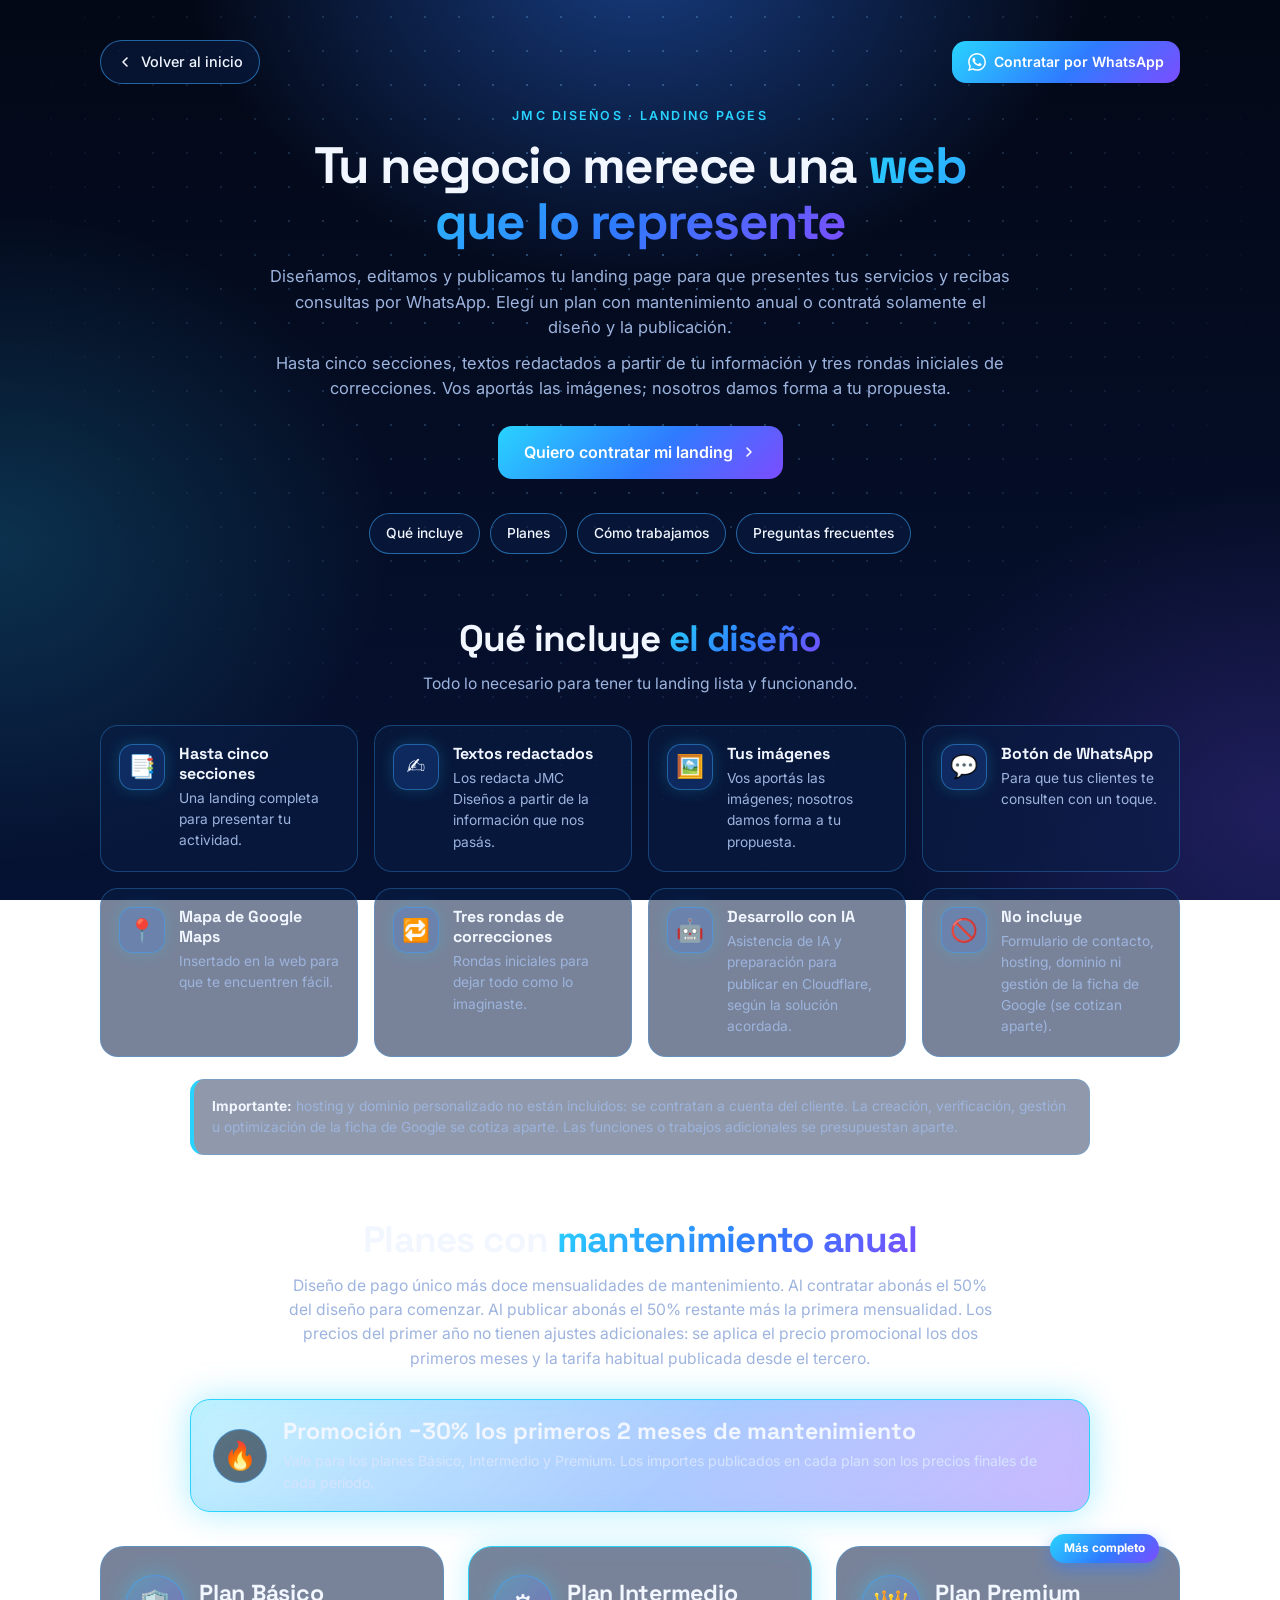
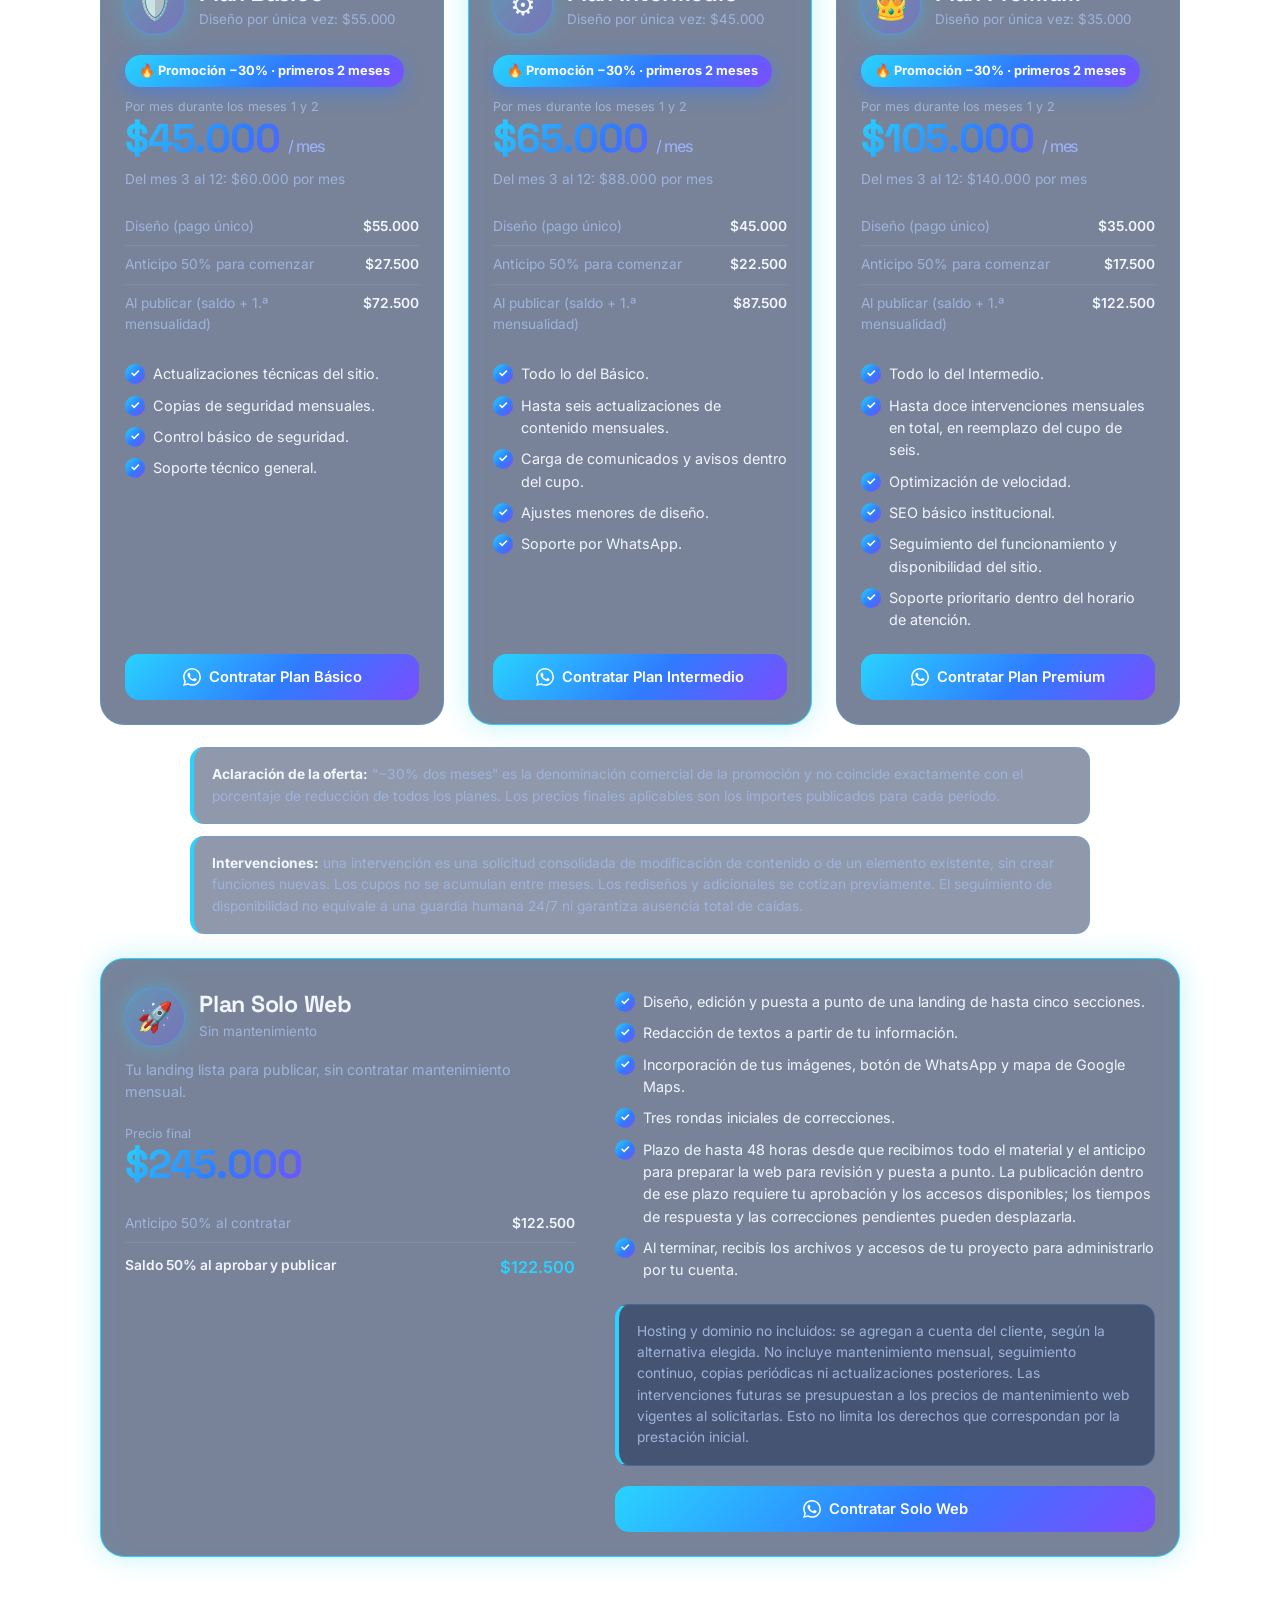
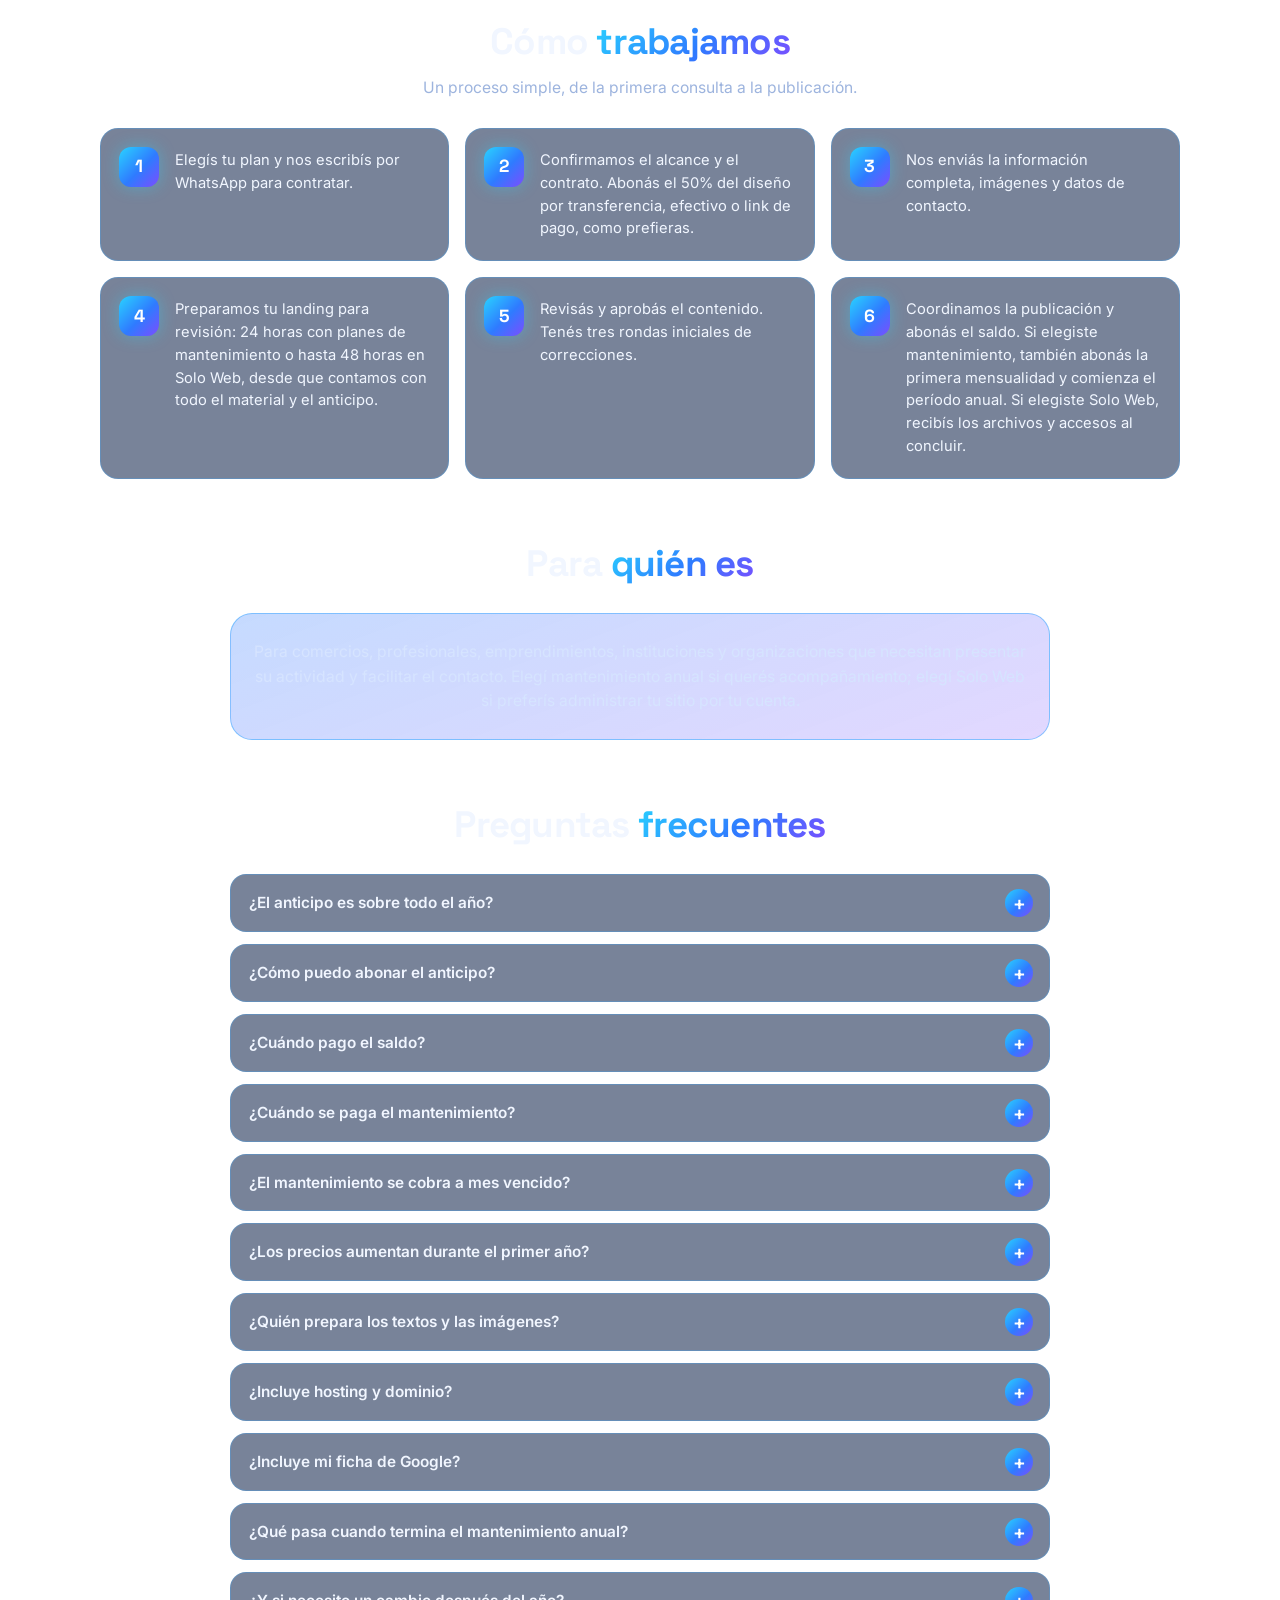
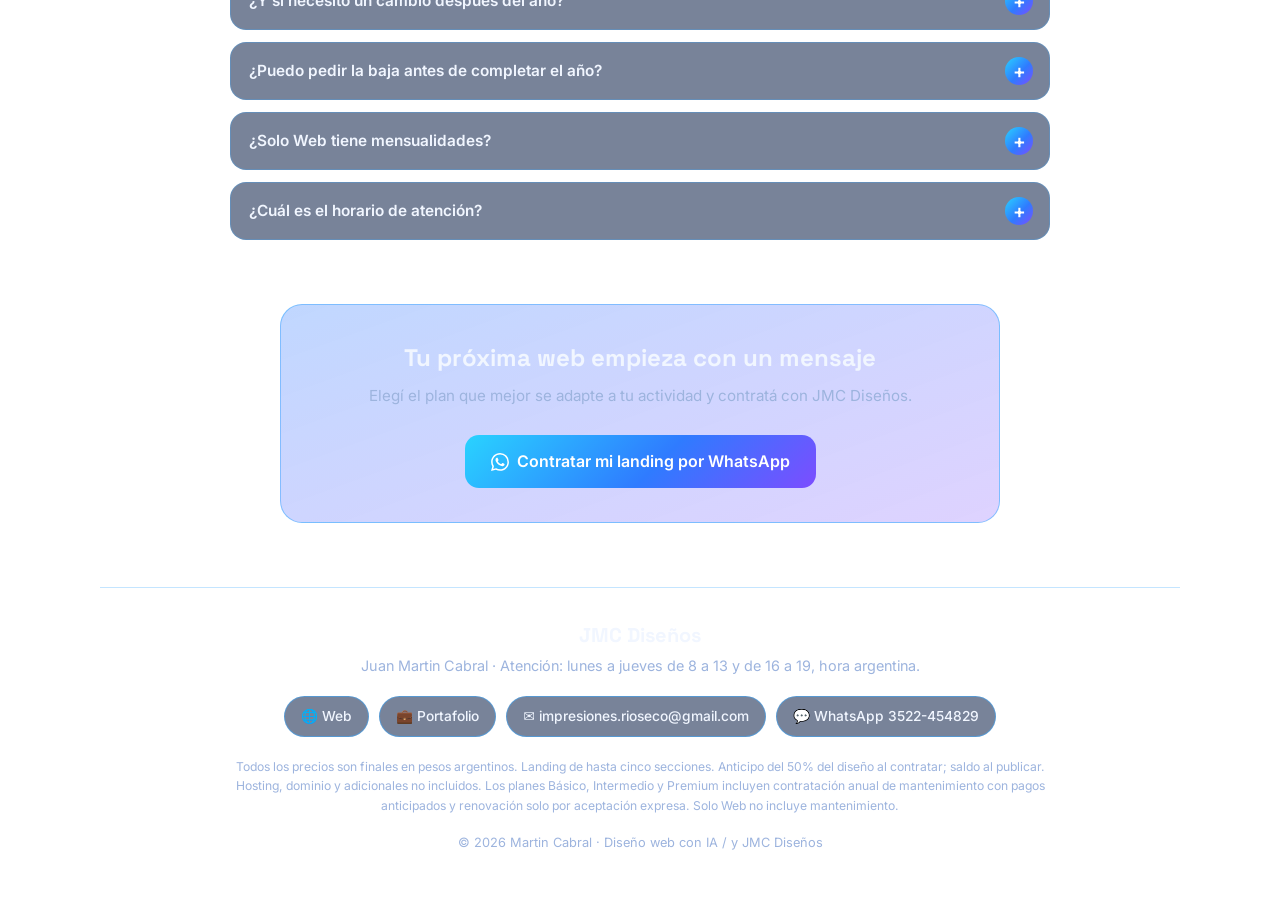
==== planes.html @ 4c4bd271 "Add files via upload" ====
<!DOCTYPE html>
<html lang="es">
<head>
  <meta charset="UTF-8">
  <meta name="viewport" content="width=device-width, initial-scale=1">
  <title>Planes de Landing Page | JMC Diseños</title>
  <meta name="description" content="Planes de diseño de landing pages con mantenimiento anual o solo web. Diseño, edición y publicación para que recibas consultas por WhatsApp.">
  <meta name="theme-color" content="#030816">
  <meta property="og:title" content="Planes de Landing Page | JMC Diseños">
  <meta property="og:description" content="Tu negocio merece una web que lo represente. Elegí tu plan con mantenimiento anual o Solo Web.">
  <meta property="og:type" content="website">
  <link rel="icon" type="image/svg+xml" href="images/favicon.svg">
  <link rel="preconnect" href="https://fonts.googleapis.com">
  <link rel="preconnect" href="https://fonts.gstatic.com" crossorigin>
  <link href="https://fonts.googleapis.com/css2?family=Inter:wght@400;500;600&family=Space+Grotesk:wght@500;600;700&display=swap" rel="stylesheet">
  <link rel="stylesheet" href="style.css">
  <style>
    /* Ajustes propios de planes.html (no requieren cambios en style.css) */
    .plan { text-align: left; }
    .plan.solo { text-align: left; }
    .plan.solo .checks, .plan.solo .txt, .plan.solo .rows, .plan.solo .note { text-align: left; }

    .promo-banner {
      display: flex; align-items: center; justify-content: center; gap: 16px;
      max-width: 900px; margin: 0 auto 34px; padding: 18px 22px; border-radius: 20px; text-align: left;
      background: linear-gradient(135deg, rgba(41,211,255,0.28), rgba(47,123,255,0.4) 55%, rgba(124,77,255,0.4));
      border: 1.5px solid var(--cyan);
      box-shadow: 0 0 34px rgba(41,211,255,0.4), inset 0 0 24px rgba(41,211,255,0.1);
      animation: promoGlow 2.8s ease-in-out infinite;
    }
    .promo-banner .pb-ico { flex: 0 0 auto; width: 54px; height: 54px; border-radius: 50%; display: grid; place-items: center; font-size: 1.7rem; background: rgba(3,8,22,0.55); border: 1.5px solid var(--line); }
    .promo-banner strong { display: block; font-family: 'Space Grotesk', sans-serif; font-size: clamp(1.1rem, 3.6vw, 1.45rem); line-height: 1.2; }
    .promo-banner span:not(.pb-ico) { display: block; margin-top: 4px; font-size: 0.88rem; color: #d6e4ff; }
    @keyframes promoGlow { 50% { box-shadow: 0 0 52px rgba(41,211,255,0.65), inset 0 0 24px rgba(41,211,255,0.16); } }

    .offer-badge {
      display: inline-block; margin-bottom: 10px; padding: 6px 14px; border-radius: 999px;
      font-size: 0.8rem; font-weight: 700; color: #fff; background: var(--grad);
      box-shadow: 0 6px 18px rgba(47,123,255,0.5);
    }
    .price .after { margin-top: 8px; font-size: 0.86rem; color: var(--muted); }
    .rows .last { border-bottom: none; }

    @media (prefers-reduced-motion: reduce) { .promo-banner { animation: none; } }
  </style>
</head>
<body>
  <main class="container wide">

    <div class="topbar split">
      <a class="back" href="index.html">
        <svg viewBox="0 0 24 24"><path d="M15 6l-6 6 6 6"/></svg> Volver al inicio
      </a>
      <a class="visit inline" href="https://wa.me/5493522454829?text=Hola%2C%20JMC%20Dise%C3%B1os.%20Quiero%20contratar%20mi%20landing.%20Mi%20actividad%20es%20%5BCOMPLETAR%5D." target="_blank" rel="noopener"><svg class="wa" viewBox="0 0 24 24"><path d="M17.472 14.382c-.297-.149-1.758-.867-2.03-.967-.273-.099-.471-.148-.67.15-.197.297-.767.966-.94 1.164-.173.199-.347.223-.644.075-.297-.15-1.255-.463-2.39-1.475-.883-.788-1.48-1.761-1.653-2.059-.173-.297-.018-.458.13-.606.134-.133.298-.347.446-.52.149-.174.198-.298.298-.497.099-.198.05-.371-.025-.52-.075-.149-.669-1.612-.916-2.207-.242-.579-.487-.5-.669-.51-.173-.008-.371-.01-.57-.01-.198 0-.52.074-.792.372-.272.297-1.04 1.016-1.04 2.479 0 1.462 1.065 2.875 1.213 3.074.149.198 2.096 3.2 5.077 4.487.709.306 1.262.489 1.694.625.712.227 1.36.195 1.871.118.571-.085 1.758-.719 2.006-1.413.248-.694.248-1.289.173-1.413-.074-.124-.272-.198-.57-.347m-5.421 7.403h-.004a9.87 9.87 0 01-5.031-1.378l-.361-.214-3.741.982.998-3.648-.235-.374a9.86 9.86 0 01-1.51-5.26c.001-5.45 4.436-9.884 9.888-9.884 2.64 0 5.122 1.03 6.988 2.898a9.825 9.825 0 012.893 6.994c-.003 5.45-4.437 9.884-9.885 9.884m8.413-18.297A11.815 11.815 0 0012.05 0C5.495 0 .16 5.335.157 11.892c0 2.096.547 4.142 1.588 5.945L.057 24l6.305-1.654a11.882 11.882 0 005.683 1.448h.005c6.554 0 11.89-5.335 11.893-11.893a11.821 11.821 0 00-3.48-8.413Z"/></svg> Contratar por WhatsApp</a>
    </div>

    <header class="hero" id="inicio">
      <span class="eyebrow">JMC Diseños · Landing pages</span>
      <h1>Tu negocio merece una <span>web que lo represente</span></h1>
      <p>Diseñamos, editamos y publicamos tu landing page para que presentes tus servicios y recibas consultas por WhatsApp. Elegí un plan con mantenimiento anual o contratá solamente el diseño y la publicación.</p>
      <p class="lead">Hasta cinco secciones, textos redactados a partir de tu información y tres rondas iniciales de correcciones. Vos aportás las imágenes; nosotros damos forma a tu propuesta.</p>
      <div class="cta-row">
        <a class="visit" href="https://wa.me/5493522454829?text=Hola%2C%20JMC%20Dise%C3%B1os.%20Quiero%20contratar%20mi%20landing.%20Mi%20actividad%20es%20%5BCOMPLETAR%5D." target="_blank" rel="noopener">Quiero contratar mi landing
          <svg viewBox="0 0 24 24"><path d="M9 6l6 6-6 6"/></svg></a>
      </div>
    </header>

    <nav class="chips" aria-label="Secciones de la página">
      <a class="chip" href="#incluye">Qué incluye</a>
      <a class="chip" href="#planes">Planes</a>
      <a class="chip" href="#como">Cómo trabajamos</a>
      <a class="chip" href="#faq">Preguntas frecuentes</a>
    </nav>

    <section class="section" id="incluye">
      <div class="section-head">
        <h2>Qué incluye <span>el diseño</span></h2>
        <p>Todo lo necesario para tener tu landing lista y funcionando.</p>
      </div>
      <div class="feat-grid">
        <div class="feat"><div class="ico-badge" aria-hidden="true">📑</div><div><h3>Hasta cinco secciones</h3><p>Una landing completa para presentar tu actividad.</p></div></div>
        <div class="feat"><div class="ico-badge" aria-hidden="true">✍️</div><div><h3>Textos redactados</h3><p>Los redacta JMC Diseños a partir de la información que nos pasás.</p></div></div>
        <div class="feat"><div class="ico-badge" aria-hidden="true">🖼️</div><div><h3>Tus imágenes</h3><p>Vos aportás las imágenes; nosotros damos forma a tu propuesta.</p></div></div>
        <div class="feat"><div class="ico-badge" aria-hidden="true">💬</div><div><h3>Botón de WhatsApp</h3><p>Para que tus clientes te consulten con un toque.</p></div></div>
        <div class="feat"><div class="ico-badge" aria-hidden="true">📍</div><div><h3>Mapa de Google Maps</h3><p>Insertado en la web para que te encuentren fácil.</p></div></div>
        <div class="feat"><div class="ico-badge" aria-hidden="true">🔁</div><div><h3>Tres rondas de correcciones</h3><p>Rondas iniciales para dejar todo como lo imaginaste.</p></div></div>
        <div class="feat"><div class="ico-badge" aria-hidden="true">🤖</div><div><h3>Desarrollo con IA</h3><p>Asistencia de IA y preparación para publicar en Cloudflare, según la solución acordada.</p></div></div>
        <div class="feat"><div class="ico-badge" aria-hidden="true">🚫</div><div><h3>No incluye</h3><p>Formulario de contacto, hosting, dominio ni gestión de la ficha de Google (se cotizan aparte).</p></div></div>
      </div>
      <p class="note"><strong>Importante:</strong> hosting y dominio personalizado no están incluidos: se contratan a cuenta del cliente. La creación, verificación, gestión u optimización de la ficha de Google se cotiza aparte. Las funciones o trabajos adicionales se presupuestan aparte.</p>
    </section>

    <section class="section" id="planes">
      <div class="section-head">
        <h2>Planes con <span>mantenimiento anual</span></h2>
        <p>Diseño de pago único más doce mensualidades de mantenimiento. Al contratar abonás el 50% del diseño para comenzar. Al publicar abonás el 50% restante más la primera mensualidad. Los precios del primer año no tienen ajustes adicionales: se aplica el precio promocional los dos primeros meses y la tarifa habitual publicada desde el tercero.</p>
      </div>
      <div class="promo-banner" role="note">
        <span class="pb-ico" aria-hidden="true">🔥</span>
        <div>
          <strong>Promoción −30% los primeros 2 meses de mantenimiento</strong>
          <span>Vale para los planes Básico, Intermedio y Premium. Los importes publicados en cada plan son los precios finales de cada período.</span>
        </div>
      </div>
      <div class="plans">
      <article class="plan">
        
        <div class="plan-head">
          <div class="plan-icon" aria-hidden="true">🛡️</div>
          <div><h3>Plan Básico</h3><p class="design">Diseño por única vez: $55.000</p></div>
        </div>
        <div class="price">
          <span class="offer-badge">🔥 Promoción −30% · primeros 2 meses</span>
          <small>Por mes durante los meses 1 y 2</small>
          <strong>$45.000 <em>/ mes</em></strong>
          <div class="after">Del mes 3 al 12: $60.000 por mes</div>
        </div>
        <dl class="rows">
          <div><dt>Diseño (pago único)</dt><dd>$55.000</dd></div>
          <div><dt>Anticipo 50% para comenzar</dt><dd>$27.500</dd></div>
          <div class="last"><dt>Al publicar (saldo + 1.ª mensualidad)</dt><dd>$72.500</dd></div>
        </dl>
        <ul class="checks"><li>Actualizaciones técnicas del sitio.</li><li>Copias de seguridad mensuales.</li><li>Control básico de seguridad.</li><li>Soporte técnico general.</li></ul>
        <a class="visit" href="https://wa.me/5493522454829?text=Hola%2C%20JMC%20Dise%C3%B1os.%20Quiero%20contratar%20el%20Plan%20B%C3%A1sico.%20Mi%20actividad%20es%20%5BCOMPLETAR%5D.%20Quisiera%20recibir%20el%20contrato%20y%20los%20datos%20para%20abonar%20el%20anticipo%20del%20dise%C3%B1o." target="_blank" rel="noopener"><svg class="wa" viewBox="0 0 24 24"><path d="M17.472 14.382c-.297-.149-1.758-.867-2.03-.967-.273-.099-.471-.148-.67.15-.197.297-.767.966-.94 1.164-.173.199-.347.223-.644.075-.297-.15-1.255-.463-2.39-1.475-.883-.788-1.48-1.761-1.653-2.059-.173-.297-.018-.458.13-.606.134-.133.298-.347.446-.52.149-.174.198-.298.298-.497.099-.198.05-.371-.025-.52-.075-.149-.669-1.612-.916-2.207-.242-.579-.487-.5-.669-.51-.173-.008-.371-.01-.57-.01-.198 0-.52.074-.792.372-.272.297-1.04 1.016-1.04 2.479 0 1.462 1.065 2.875 1.213 3.074.149.198 2.096 3.2 5.077 4.487.709.306 1.262.489 1.694.625.712.227 1.36.195 1.871.118.571-.085 1.758-.719 2.006-1.413.248-.694.248-1.289.173-1.413-.074-.124-.272-.198-.57-.347m-5.421 7.403h-.004a9.87 9.87 0 01-5.031-1.378l-.361-.214-3.741.982.998-3.648-.235-.374a9.86 9.86 0 01-1.51-5.26c.001-5.45 4.436-9.884 9.888-9.884 2.64 0 5.122 1.03 6.988 2.898a9.825 9.825 0 012.893 6.994c-.003 5.45-4.437 9.884-9.885 9.884m8.413-18.297A11.815 11.815 0 0012.05 0C5.495 0 .16 5.335.157 11.892c0 2.096.547 4.142 1.588 5.945L.057 24l6.305-1.654a11.882 11.882 0 005.683 1.448h.005c6.554 0 11.89-5.335 11.893-11.893a11.821 11.821 0 00-3.48-8.413Z"/></svg> Contratar Plan Básico</a>
      </article>
      <article class="plan featured">
        
        <div class="plan-head">
          <div class="plan-icon" aria-hidden="true">⚙️</div>
          <div><h3>Plan Intermedio</h3><p class="design">Diseño por única vez: $45.000</p></div>
        </div>
        <div class="price">
          <span class="offer-badge">🔥 Promoción −30% · primeros 2 meses</span>
          <small>Por mes durante los meses 1 y 2</small>
          <strong>$65.000 <em>/ mes</em></strong>
          <div class="after">Del mes 3 al 12: $88.000 por mes</div>
        </div>
        <dl class="rows">
          <div><dt>Diseño (pago único)</dt><dd>$45.000</dd></div>
          <div><dt>Anticipo 50% para comenzar</dt><dd>$22.500</dd></div>
          <div class="last"><dt>Al publicar (saldo + 1.ª mensualidad)</dt><dd>$87.500</dd></div>
        </dl>
        <ul class="checks"><li>Todo lo del Básico.</li><li>Hasta seis actualizaciones de contenido mensuales.</li><li>Carga de comunicados y avisos dentro del cupo.</li><li>Ajustes menores de diseño.</li><li>Soporte por WhatsApp.</li></ul>
        <a class="visit" href="https://wa.me/5493522454829?text=Hola%2C%20JMC%20Dise%C3%B1os.%20Quiero%20contratar%20el%20Plan%20Intermedio.%20Mi%20actividad%20es%20%5BCOMPLETAR%5D.%20Quisiera%20recibir%20el%20contrato%20y%20los%20datos%20para%20abonar%20el%20anticipo%20del%20dise%C3%B1o." target="_blank" rel="noopener"><svg class="wa" viewBox="0 0 24 24"><path d="M17.472 14.382c-.297-.149-1.758-.867-2.03-.967-.273-.099-.471-.148-.67.15-.197.297-.767.966-.94 1.164-.173.199-.347.223-.644.075-.297-.15-1.255-.463-2.39-1.475-.883-.788-1.48-1.761-1.653-2.059-.173-.297-.018-.458.13-.606.134-.133.298-.347.446-.52.149-.174.198-.298.298-.497.099-.198.05-.371-.025-.52-.075-.149-.669-1.612-.916-2.207-.242-.579-.487-.5-.669-.51-.173-.008-.371-.01-.57-.01-.198 0-.52.074-.792.372-.272.297-1.04 1.016-1.04 2.479 0 1.462 1.065 2.875 1.213 3.074.149.198 2.096 3.2 5.077 4.487.709.306 1.262.489 1.694.625.712.227 1.36.195 1.871.118.571-.085 1.758-.719 2.006-1.413.248-.694.248-1.289.173-1.413-.074-.124-.272-.198-.57-.347m-5.421 7.403h-.004a9.87 9.87 0 01-5.031-1.378l-.361-.214-3.741.982.998-3.648-.235-.374a9.86 9.86 0 01-1.51-5.26c.001-5.45 4.436-9.884 9.888-9.884 2.64 0 5.122 1.03 6.988 2.898a9.825 9.825 0 012.893 6.994c-.003 5.45-4.437 9.884-9.885 9.884m8.413-18.297A11.815 11.815 0 0012.05 0C5.495 0 .16 5.335.157 11.892c0 2.096.547 4.142 1.588 5.945L.057 24l6.305-1.654a11.882 11.882 0 005.683 1.448h.005c6.554 0 11.89-5.335 11.893-11.893a11.821 11.821 0 00-3.48-8.413Z"/></svg> Contratar Plan Intermedio</a>
      </article>
      <article class="plan">
        <span class="flag">Más completo</span>
        <div class="plan-head">
          <div class="plan-icon" aria-hidden="true">👑</div>
          <div><h3>Plan Premium</h3><p class="design">Diseño por única vez: $35.000</p></div>
        </div>
        <div class="price">
          <span class="offer-badge">🔥 Promoción −30% · primeros 2 meses</span>
          <small>Por mes durante los meses 1 y 2</small>
          <strong>$105.000 <em>/ mes</em></strong>
          <div class="after">Del mes 3 al 12: $140.000 por mes</div>
        </div>
        <dl class="rows">
          <div><dt>Diseño (pago único)</dt><dd>$35.000</dd></div>
          <div><dt>Anticipo 50% para comenzar</dt><dd>$17.500</dd></div>
          <div class="last"><dt>Al publicar (saldo + 1.ª mensualidad)</dt><dd>$122.500</dd></div>
        </dl>
        <ul class="checks"><li>Todo lo del Intermedio.</li><li>Hasta doce intervenciones mensuales en total, en reemplazo del cupo de seis.</li><li>Optimización de velocidad.</li><li>SEO básico institucional.</li><li>Seguimiento del funcionamiento y disponibilidad del sitio.</li><li>Soporte prioritario dentro del horario de atención.</li></ul>
        <a class="visit" href="https://wa.me/5493522454829?text=Hola%2C%20JMC%20Dise%C3%B1os.%20Quiero%20contratar%20el%20Plan%20Premium.%20Mi%20actividad%20es%20%5BCOMPLETAR%5D.%20Quisiera%20recibir%20el%20contrato%20y%20los%20datos%20para%20abonar%20el%20anticipo%20del%20dise%C3%B1o." target="_blank" rel="noopener"><svg class="wa" viewBox="0 0 24 24"><path d="M17.472 14.382c-.297-.149-1.758-.867-2.03-.967-.273-.099-.471-.148-.67.15-.197.297-.767.966-.94 1.164-.173.199-.347.223-.644.075-.297-.15-1.255-.463-2.39-1.475-.883-.788-1.48-1.761-1.653-2.059-.173-.297-.018-.458.13-.606.134-.133.298-.347.446-.52.149-.174.198-.298.298-.497.099-.198.05-.371-.025-.52-.075-.149-.669-1.612-.916-2.207-.242-.579-.487-.5-.669-.51-.173-.008-.371-.01-.57-.01-.198 0-.52.074-.792.372-.272.297-1.04 1.016-1.04 2.479 0 1.462 1.065 2.875 1.213 3.074.149.198 2.096 3.2 5.077 4.487.709.306 1.262.489 1.694.625.712.227 1.36.195 1.871.118.571-.085 1.758-.719 2.006-1.413.248-.694.248-1.289.173-1.413-.074-.124-.272-.198-.57-.347m-5.421 7.403h-.004a9.87 9.87 0 01-5.031-1.378l-.361-.214-3.741.982.998-3.648-.235-.374a9.86 9.86 0 01-1.51-5.26c.001-5.45 4.436-9.884 9.888-9.884 2.64 0 5.122 1.03 6.988 2.898a9.825 9.825 0 012.893 6.994c-.003 5.45-4.437 9.884-9.885 9.884m8.413-18.297A11.815 11.815 0 0012.05 0C5.495 0 .16 5.335.157 11.892c0 2.096.547 4.142 1.588 5.945L.057 24l6.305-1.654a11.882 11.882 0 005.683 1.448h.005c6.554 0 11.89-5.335 11.893-11.893a11.821 11.821 0 00-3.48-8.413Z"/></svg> Contratar Plan Premium</a>
      </article>
      </div>

      <p class="note"><strong>Aclaración de la oferta:</strong> "−30% dos meses" es la denominación comercial de la promoción y no coincide exactamente con el porcentaje de reducción de todos los planes. Los precios finales aplicables son los importes publicados para cada período.</p>
      <p class="note"><strong>Intervenciones:</strong> una intervención es una solicitud consolidada de modificación de contenido o de un elemento existente, sin crear funciones nuevas. Los cupos no se acumulan entre meses. Los rediseños y adicionales se cotizan previamente. El seguimiento de disponibilidad no equivale a una guardia humana 24/7 ni garantiza ausencia total de caídas.</p>

      <article class="plan solo featured">
        <div class="col-a">
          <div class="plan-head">
            <div class="plan-icon" aria-hidden="true">🚀</div>
            <div><h3>Plan Solo Web</h3><p class="design">Sin mantenimiento</p></div>
          </div>
          <p class="txt">Tu landing lista para publicar, sin contratar mantenimiento mensual.</p>
          <div class="price">
            <small>Precio final</small>
            <strong>$245.000</strong>
          </div>
          <dl class="rows">
            <div><dt>Anticipo 50% al contratar</dt><dd>$122.500</dd></div>
            <div class="total"><dt>Saldo 50% al aprobar y publicar</dt><dd>$122.500</dd></div>
          </dl>
        </div>
        <div class="col-b">
          <ul class="checks">
            <li>Diseño, edición y puesta a punto de una landing de hasta cinco secciones.</li>
            <li>Redacción de textos a partir de tu información.</li>
            <li>Incorporación de tus imágenes, botón de WhatsApp y mapa de Google Maps.</li>
            <li>Tres rondas iniciales de correcciones.</li>
            <li>Plazo de hasta 48 horas desde que recibimos todo el material y el anticipo para preparar la web para revisión y puesta a punto. La publicación dentro de ese plazo requiere tu aprobación y los accesos disponibles; los tiempos de respuesta y las correcciones pendientes pueden desplazarla.</li>
            <li>Al terminar, recibís los archivos y accesos de tu proyecto para administrarlo por tu cuenta.</li>
          </ul>
          <p class="note" style="margin:0 0 20px;max-width:none">Hosting y dominio no incluidos: se agregan a cuenta del cliente, según la alternativa elegida. No incluye mantenimiento mensual, seguimiento continuo, copias periódicas ni actualizaciones posteriores. Las intervenciones futuras se presupuestan a los precios de mantenimiento web vigentes al solicitarlas. Esto no limita los derechos que correspondan por la prestación inicial.</p>
          <a class="visit" href="https://wa.me/5493522454829?text=Hola%2C%20JMC%20Dise%C3%B1os.%20Quiero%20contratar%20Solo%20Web%2C%20sin%20mantenimiento%2C%20por%20%24245.000.%20Mi%20actividad%20es%20%5BCOMPLETAR%5D.%20Quisiera%20recibir%20el%20contrato%20y%20los%20datos%20para%20abonar%20el%20anticipo%20de%20%24122.500." target="_blank" rel="noopener"><svg class="wa" viewBox="0 0 24 24"><path d="M17.472 14.382c-.297-.149-1.758-.867-2.03-.967-.273-.099-.471-.148-.67.15-.197.297-.767.966-.94 1.164-.173.199-.347.223-.644.075-.297-.15-1.255-.463-2.39-1.475-.883-.788-1.48-1.761-1.653-2.059-.173-.297-.018-.458.13-.606.134-.133.298-.347.446-.52.149-.174.198-.298.298-.497.099-.198.05-.371-.025-.52-.075-.149-.669-1.612-.916-2.207-.242-.579-.487-.5-.669-.51-.173-.008-.371-.01-.57-.01-.198 0-.52.074-.792.372-.272.297-1.04 1.016-1.04 2.479 0 1.462 1.065 2.875 1.213 3.074.149.198 2.096 3.2 5.077 4.487.709.306 1.262.489 1.694.625.712.227 1.36.195 1.871.118.571-.085 1.758-.719 2.006-1.413.248-.694.248-1.289.173-1.413-.074-.124-.272-.198-.57-.347m-5.421 7.403h-.004a9.87 9.87 0 01-5.031-1.378l-.361-.214-3.741.982.998-3.648-.235-.374a9.86 9.86 0 01-1.51-5.26c.001-5.45 4.436-9.884 9.888-9.884 2.64 0 5.122 1.03 6.988 2.898a9.825 9.825 0 012.893 6.994c-.003 5.45-4.437 9.884-9.885 9.884m8.413-18.297A11.815 11.815 0 0012.05 0C5.495 0 .16 5.335.157 11.892c0 2.096.547 4.142 1.588 5.945L.057 24l6.305-1.654a11.882 11.882 0 005.683 1.448h.005c6.554 0 11.89-5.335 11.893-11.893a11.821 11.821 0 00-3.48-8.413Z"/></svg> Contratar Solo Web</a>
        </div>
      </article>
    </section>

    <section class="section" id="como">
      <div class="section-head">
        <h2>Cómo <span>trabajamos</span></h2>
        <p>Un proceso simple, de la primera consulta a la publicación.</p>
      </div>
      <div class="steps">
        <div class="step">Elegís tu plan y nos escribís por WhatsApp para contratar.</div>
        <div class="step">Confirmamos el alcance y el contrato. Abonás el 50% del diseño por transferencia, efectivo o link de pago, como prefieras.</div>
        <div class="step">Nos enviás la información completa, imágenes y datos de contacto.</div>
        <div class="step">Preparamos tu landing para revisión: 24 horas con planes de mantenimiento o hasta 48 horas en Solo Web, desde que contamos con todo el material y el anticipo.</div>
        <div class="step">Revisás y aprobás el contenido. Tenés tres rondas iniciales de correcciones.</div>
        <div class="step">Coordinamos la publicación y abonás el saldo. Si elegiste mantenimiento, también abonás la primera mensualidad y comienza el período anual. Si elegiste Solo Web, recibís los archivos y accesos al concluir.</div>
      </div>
    </section>

    <section class="section" id="para-quien">
      <div class="section-head"><h2>Para <span>quién es</span></h2></div>
      <div class="who">
        <p>Para comercios, profesionales, emprendimientos, instituciones y organizaciones que necesitan presentar su actividad y facilitar el contacto. Elegí mantenimiento anual si querés acompañamiento; elegí Solo Web si preferís administrar tu sitio por tu cuenta.</p>
      </div>
    </section>

    <section class="section" id="faq">
      <div class="section-head"><h2>Preguntas <span>frecuentes</span></h2></div>
      <div class="faq">
        <details><summary>¿El anticipo es sobre todo el año?</summary><div class="answer">No. Es el 50% del precio del diseño del plan elegido. No se calcula sobre las doce mensualidades. En Solo Web es el 50% de $245.000.</div></details>
        <details><summary>¿Cómo puedo abonar el anticipo?</summary><div class="answer">Por transferencia, efectivo o link de pago, según prefieras.</div></details>
        <details><summary>¿Cuándo pago el saldo?</summary><div class="answer">Al aprobar el trabajo y coordinar su publicación, a más tardar al publicarse. En planes con mantenimiento se agrega la primera mensualidad.</div></details>
        <details><summary>¿Cuándo se paga el mantenimiento?</summary><div class="answer">La primera mensualidad se abona por anticipado al publicar. Las once restantes se pagan del 1 al 5 de cada mes, por anticipado al próximo período mensual de servicio. Si la web se publica después del día 5, la primera mensualidad se cobra excepcionalmente al publicar. El contrato detalla los períodos para evitar superposiciones: son doce mensualidades, no trece.</div></details>
        <details><summary>¿El mantenimiento se cobra a mes vencido?</summary><div class="answer">No. Siempre se paga anticipadamente para el período de servicio correspondiente.</div></details>
        <details><summary>¿Los precios aumentan durante el primer año?</summary><div class="answer">En planes con mantenimiento, los meses 1 y 2 tienen el importe promocional y desde el mes 3 se aplica la tarifa habitual publicada. No hay ajustes adicionales durante el primer año.</div></details>
        <details><summary>¿Quién prepara los textos y las imágenes?</summary><div class="answer">Nosotros redactamos los textos con tu información. Vos aportás las imágenes y sus permisos de uso. Antes de publicar, revisás y aprobás el contenido.</div></details>
        <details><summary>¿Incluye hosting y dominio?</summary><div class="answer">No. En todos los planes estos costos quedan a tu cargo y se acuerdan según la alternativa elegida.</div></details>
        <details><summary>¿Incluye mi ficha de Google?</summary><div class="answer">La landing incluye el mapa insertado. La gestión de la ficha se contrata como adicional y no garantiza posiciones en buscadores.</div></details>
        <details><summary>¿Qué pasa cuando termina el mantenimiento anual?</summary><div class="answer">Podés aceptar expresamente otro año, con sus condiciones y precios informados, o finalizar el mantenimiento. No hay renovación automática. Al terminar el año te entregamos los archivos y accesos de tu proyecto para que puedas mantenerlo por tu cuenta o con otro profesional.</div></details>
        <details><summary>¿Y si necesito un cambio después del año?</summary><div class="answer">Si no renovaste, cotizamos la intervención según los precios de mantenimiento web vigentes cuando la solicites. Solo avanzamos con tu aceptación del presupuesto.</div></details>
        <details><summary>¿Puedo pedir la baja antes de completar el año?</summary><div class="answer">Podés solicitarla por nuestros canales. El contrato detalla el compromiso anual y la liquidación que corresponda, sujeta a la normativa y a tus derechos como cliente.</div></details>
        <details><summary>¿Solo Web tiene mensualidades?</summary><div class="answer">No. Su precio final es $245.000 por el trabajo contratado. El dominio, alojamiento y las intervenciones futuras se contratan aparte.</div></details>
        <details><summary>¿Cuál es el horario de atención?</summary><div class="answer">Lunes a jueves, de 8 a 13 y de 16 a 19 horas, hora argentina.</div></details>
      </div>
    </section>

    <section class="section">
      <div class="cta wide-cta">
        <h2>Tu próxima web empieza con un mensaje</h2>
        <p>Elegí el plan que mejor se adapte a tu actividad y contratá con JMC Diseños.</p>
        <a class="visit" href="https://wa.me/5493522454829?text=Hola%2C%20JMC%20Dise%C3%B1os.%20Quiero%20contratar%20mi%20landing.%20Mi%20actividad%20es%20%5BCOMPLETAR%5D." target="_blank" rel="noopener"><svg class="wa" viewBox="0 0 24 24"><path d="M17.472 14.382c-.297-.149-1.758-.867-2.03-.967-.273-.099-.471-.148-.67.15-.197.297-.767.966-.94 1.164-.173.199-.347.223-.644.075-.297-.15-1.255-.463-2.39-1.475-.883-.788-1.48-1.761-1.653-2.059-.173-.297-.018-.458.13-.606.134-.133.298-.347.446-.52.149-.174.198-.298.298-.497.099-.198.05-.371-.025-.52-.075-.149-.669-1.612-.916-2.207-.242-.579-.487-.5-.669-.51-.173-.008-.371-.01-.57-.01-.198 0-.52.074-.792.372-.272.297-1.04 1.016-1.04 2.479 0 1.462 1.065 2.875 1.213 3.074.149.198 2.096 3.2 5.077 4.487.709.306 1.262.489 1.694.625.712.227 1.36.195 1.871.118.571-.085 1.758-.719 2.006-1.413.248-.694.248-1.289.173-1.413-.074-.124-.272-.198-.57-.347m-5.421 7.403h-.004a9.87 9.87 0 01-5.031-1.378l-.361-.214-3.741.982.998-3.648-.235-.374a9.86 9.86 0 01-1.51-5.26c.001-5.45 4.436-9.884 9.888-9.884 2.64 0 5.122 1.03 6.988 2.898a9.825 9.825 0 012.893 6.994c-.003 5.45-4.437 9.884-9.885 9.884m8.413-18.297A11.815 11.815 0 0012.05 0C5.495 0 .16 5.335.157 11.892c0 2.096.547 4.142 1.588 5.945L.057 24l6.305-1.654a11.882 11.882 0 005.683 1.448h.005c6.554 0 11.89-5.335 11.893-11.893a11.821 11.821 0 00-3.48-8.413Z"/></svg> Contratar mi landing por WhatsApp</a>
      </div>
    </section>

    <footer class="site-footer">
      <h3>JMC Diseños</h3>
      <p class="owner">Juan Martin Cabral · Atención: lunes a jueves de 8 a 13 y de 16 a 19, hora argentina.</p>
      <div class="foot-links">
        <a class="chip" href="https://www.jmcdiseños.com" target="_blank" rel="noopener">🌐 Web</a>
        <a class="chip" href="index.html">💼 Portafolio</a>
        <a class="chip" href="mailto:impresiones.rioseco@gmail.com">✉️ impresiones.rioseco@gmail.com</a>
        <a class="chip" href="https://wa.me/5493522454829" target="_blank" rel="noopener">💬 WhatsApp 3522-454829</a>
      </div>
      <p class="legal">Todos los precios son finales en pesos argentinos. Landing de hasta cinco secciones. Anticipo del 50% del diseño al contratar; saldo al publicar. Hosting, dominio y adicionales no incluidos. Los planes Básico, Intermedio y Premium incluyen contratación anual de mantenimiento con pagos anticipados y renovación solo por aceptación expresa. Solo Web no incluye mantenimiento.</p>
      <p class="copy">© 2026 Martin Cabral · Diseño web con IA / y JMC Diseños</p>
    </footer>

  </main>
</body>
</html>
---- style.css ----
/* ============================================
   Martin Cabral - Diseñador Web con IA
   Estilos compartidos: index.html y portafolio.html
   ============================================ */

:root {
  --bg-1: #030816;
  --bg-2: #061233;
  --blue: #2f7bff;
  --cyan: #29d3ff;
  --violet: #7c4dff;
  --card: rgba(10, 30, 70, 0.55);
  --line: rgba(60, 170, 255, 0.55);
  --text: #f1f6ff;
  --muted: #9db4de;
  --grad: linear-gradient(135deg, var(--cyan), var(--blue) 55%, var(--violet));
}

* { box-sizing: border-box; margin: 0; padding: 0; }
html { scroll-behavior: smooth; }

body {
  font-family: 'Inter', system-ui, -apple-system, 'Segoe UI', sans-serif;
  color: var(--text);
  min-height: 100vh;
  line-height: 1.55;
  -webkit-font-smoothing: antialiased;
  background:
    radial-gradient(700px 500px at 50% -5%, rgba(47, 123, 255, 0.45), transparent 65%),
    radial-gradient(600px 500px at 0% 60%, rgba(41, 211, 255, 0.18), transparent 65%),
    radial-gradient(600px 500px at 100% 90%, rgba(124, 77, 255, 0.22), transparent 65%),
    linear-gradient(180deg, var(--bg-1), var(--bg-2));
  background-attachment: fixed;
}

/* Red de puntos tecnológica */
body::before {
  content: "";
  position: fixed;
  inset: 0;
  background-image: radial-gradient(rgba(120, 190, 255, 0.35) 1px, transparent 1.5px);
  background-size: 34px 34px;
  mask-image: radial-gradient(circle at 50% 25%, #000 10%, transparent 70%);
  -webkit-mask-image: radial-gradient(circle at 50% 25%, #000 10%, transparent 70%);
  pointer-events: none;
  z-index: 0;
}

h1, h2, h3, .label { font-family: 'Space Grotesk', 'Inter', sans-serif; }
a { color: inherit; text-decoration: none; }

.container {
  position: relative;
  z-index: 1;
  width: 100%;
  max-width: 460px;
  margin: 0 auto;
  padding: 40px 20px 56px;
  text-align: center;
}

/* ---------- Perfil ---------- */
.avatar-wrap {
  position: relative;
  width: 176px;
  height: 176px;
  margin: 0 auto 22px;
  border-radius: 50%;
  padding: 5px;
  background: linear-gradient(135deg, var(--cyan), var(--blue));
  box-shadow: 0 0 0 6px rgba(47, 123, 255, 0.15), 0 0 45px rgba(41, 211, 255, 0.55), 0 0 90px rgba(47, 123, 255, 0.4);
  animation: float 5s ease-in-out infinite;
}
.avatar-wrap img, .avatar-fallback {
  width: 100%;
  height: 100%;
  border-radius: 50%;
  object-fit: cover;
  object-position: center 25%;
  display: block;
  border: 4px solid var(--bg-1);
  background: var(--bg-2);
}
.avatar-fallback {
  display: flex; align-items: center; justify-content: center;
  font-family: 'Space Grotesk', sans-serif; font-size: 3rem; font-weight: 700; color: var(--cyan);
}
@keyframes float { 50% { transform: translateY(-6px); } }

.profile h1 { font-size: 2rem; letter-spacing: -0.02em; line-height: 1.15; }
.profile .role { margin-top: 8px; font-size: 1.02rem; font-weight: 600; color: #cfe0ff; }
.profile .tagline {
  margin-top: 6px; font-size: 0.86rem; letter-spacing: 0.04em;
  background: var(--grad); -webkit-background-clip: text; background-clip: text; color: transparent;
  font-weight: 600;
}

/* ---------- Fila de íconos ---------- */
.quick {
  margin: 26px 0 22px;
  display: flex;
  justify-content: center;
  gap: 12px;
}
.quick a {
  width: 54px; height: 54px;
  border-radius: 14px;
  display: grid; place-items: center;
  color: #fff;
  box-shadow: 0 6px 18px rgba(0,0,0,0.4), inset 0 1px 0 rgba(255,255,255,0.25);
  transition: transform 0.25s ease, box-shadow 0.25s ease, filter 0.25s ease;
  -webkit-tap-highlight-color: transparent;
}
.quick svg { width: 26px; height: 26px; fill: currentColor; }
.q-wa { background: linear-gradient(145deg, #2ee66b, #11a84a); }
.q-tel { background: linear-gradient(145deg, #3a8bff, #1a52c9); }
.q-mail { background: linear-gradient(145deg, #8a5cff, #5a2fd6); }
.q-in { background: linear-gradient(145deg, #1d7bd8, #0a4c9e); }
.q-web { background: linear-gradient(145deg, #4a86d9, #284f93); }

@media (hover: hover) {
  .quick a:hover { transform: translateY(-6px) scale(1.1) rotate(-3deg); filter: brightness(1.15); box-shadow: 0 14px 28px rgba(41,211,255,0.4); }
}
.quick a:active { transform: scale(0.9); filter: brightness(1.2); }

/* ---------- Botones tipo píldora ---------- */
.links { display: flex; flex-direction: column; gap: 13px; }

.btn {
  position: relative;
  display: flex;
  align-items: center;
  gap: 14px;
  width: 100%;
  padding: 15px 18px;
  border-radius: 16px;
  border: 1.5px solid var(--line);
  background: linear-gradient(180deg, rgba(20, 60, 130, 0.35), var(--card));
  box-shadow: 0 0 14px rgba(47, 123, 255, 0.25), inset 0 0 14px rgba(41, 211, 255, 0.08);
  color: var(--text);
  font: inherit;
  text-align: left;
  cursor: pointer;
  overflow: hidden;
  transition: transform 0.25s ease, box-shadow 0.25s ease, border-color 0.25s ease;
  -webkit-tap-highlight-color: transparent;
}
.btn::before {
  content: "";
  position: absolute; inset: 0;
  background: var(--grad);
  opacity: 0;
  transition: opacity 0.3s ease;
}
.btn::after {
  content: "";
  position: absolute; top: 0; left: -80%;
  width: 45%; height: 100%;
  background: linear-gradient(100deg, transparent, rgba(255,255,255,0.4), transparent);
  transform: skewX(-20deg);
}
.btn > * { position: relative; z-index: 2; }

.btn .icon { width: 26px; height: 26px; flex: 0 0 auto; display: grid; place-items: center; transition: transform 0.3s ease; }
.btn .icon svg { width: 24px; height: 24px; fill: currentColor; }
.btn .label { flex: 1; font-size: 1.04rem; font-weight: 500; }
.btn .arrow {
  width: 20px; height: 20px; flex: 0 0 auto;
  fill: none; stroke: currentColor; stroke-width: 2.4; stroke-linecap: round; stroke-linejoin: round;
  transition: transform 0.3s ease;
}

@media (hover: hover) {
  .btn:hover {
    transform: translateY(-3px) scale(1.02);
    border-color: var(--cyan);
    box-shadow: 0 0 26px rgba(41, 211, 255, 0.55), 0 10px 26px rgba(47, 123, 255, 0.4);
  }
  .btn:hover::before { opacity: 0.9; }
  .btn:hover::after { animation: shine 0.9s ease; }
  .btn:hover .icon { transform: scale(1.2) rotate(-8deg); }
  .btn:hover .arrow { transform: translateX(6px); }
}
.btn:active {
  transform: scale(0.97);
  border-color: var(--cyan);
  box-shadow: 0 0 26px rgba(41, 211, 255, 0.55);
}
.btn:active::before { opacity: 0.9; }
.btn:active::after { animation: shine 0.7s ease; }
.btn:active .arrow { transform: translateX(5px); }
.btn:focus-visible { outline: 2px solid var(--cyan); outline-offset: 3px; }

@keyframes shine { to { left: 140%; } }

.btn.highlight { border-color: var(--cyan); box-shadow: 0 0 22px rgba(41, 211, 255, 0.4), inset 0 0 14px rgba(41, 211, 255, 0.12); }

.indicator {
  width: 110px; height: 4px; margin: 34px auto 0;
  border-radius: 4px; background: var(--grad);
  box-shadow: 0 0 14px var(--cyan);
}
.footer { margin-top: 16px; font-size: 0.78rem; color: var(--muted); }

/* ============================================
   PORTAFOLIO
   ============================================ */
.container.wide { max-width: 1120px; }

.topbar { display: flex; justify-content: flex-start; margin-bottom: 18px; }
.back {
  display: inline-flex; align-items: center; gap: 8px;
  padding: 10px 16px; border-radius: 999px;
  border: 1.5px solid var(--line); background: var(--card);
  font-size: 0.9rem; font-weight: 500;
  transition: transform 0.25s ease, background 0.25s ease, box-shadow 0.25s ease;
}
.back svg { width: 16px; height: 16px; fill: none; stroke: currentColor; stroke-width: 2.4; stroke-linecap: round; stroke-linejoin: round; transition: transform 0.25s ease; }
@media (hover: hover) {
  .back:hover { background: var(--grad); transform: translateY(-2px); box-shadow: 0 8px 24px rgba(41,211,255,0.4); }
  .back:hover svg { transform: translateX(-4px); }
}
.back:active { background: var(--grad); transform: scale(0.96); }

.hero { margin: 8px auto 34px; max-width: 740px; }
.eyebrow { display: inline-block; font-size: 0.78rem; letter-spacing: 0.18em; text-transform: uppercase; color: var(--cyan); font-weight: 600; margin-bottom: 12px; }
.hero h1 { font-size: clamp(2rem, 6vw, 3.2rem); line-height: 1.1; letter-spacing: -0.03em; }
.hero h1 span { background: var(--grad); -webkit-background-clip: text; background-clip: text; color: transparent; }
.hero p { margin-top: 14px; color: var(--muted); font-size: 1.03rem; }

.stats {
  display: grid; grid-template-columns: repeat(2, 1fr); gap: 14px;
  margin: 0 auto 38px; padding: 20px;
  border-radius: 20px; background: var(--grad);
  box-shadow: 0 12px 40px rgba(47, 123, 255, 0.35);
}
@media (min-width: 700px) { .stats { grid-template-columns: repeat(4, 1fr); } }
.stats div strong { display: block; font-family: 'Space Grotesk', sans-serif; font-size: 1.7rem; line-height: 1.1; }
.stats div span { font-size: 0.82rem; opacity: 0.92; }

.projects { display: grid; grid-template-columns: 1fr; gap: 24px; text-align: left; }
@media (min-width: 700px) { .projects { grid-template-columns: repeat(2, 1fr); } }
@media (min-width: 1024px) { .projects { grid-template-columns: repeat(3, 1fr); } }

.project {
  display: flex; flex-direction: column;
  border-radius: 22px; overflow: hidden;
  background: var(--card); border: 1.5px solid rgba(60,170,255,0.3);
  transition: transform 0.3s ease, box-shadow 0.3s ease, border-color 0.3s ease;
}
@media (hover: hover) {
  .project:hover { transform: translateY(-8px); border-color: var(--cyan); box-shadow: 0 0 30px rgba(41,211,255,0.3), 0 16px 40px rgba(47,123,255,0.3); }
}
.project:active { transform: scale(0.98); border-color: var(--cyan); }

.mock { position: relative; padding: 18px 18px 0; background: var(--tone, var(--grad)); overflow: hidden; }
.mock::before { content: ""; position: absolute; inset: 0; background: radial-gradient(circle at 80% 0%, rgba(255,255,255,0.3), transparent 55%); }
.browser { position: relative; border-radius: 12px 12px 0 0; background: #0b1126; box-shadow: 0 -4px 24px rgba(0,0,0,0.35); overflow: hidden; transition: transform 0.4s ease; }
@media (hover: hover) { .project:hover .browser { transform: translateY(-7px); } }
.browser-bar { display: flex; align-items: center; gap: 6px; padding: 8px 10px; background: #151d3b; }
.browser-bar i { width: 8px; height: 8px; border-radius: 50%; background: #ff5f57; }
.browser-bar i:nth-child(2) { background: #febc2e; }
.browser-bar i:nth-child(3) { background: #28c840; }
.browser-bar span { flex: 1; margin-left: 8px; padding: 3px 10px; border-radius: 6px; background: #0b1126; font-size: 0.66rem; color: var(--muted); white-space: nowrap; overflow: hidden; text-overflow: ellipsis; }

.screen { height: 150px; padding: 14px; display: flex; flex-direction: column; align-items: center; justify-content: center; gap: 10px; background: linear-gradient(180deg, rgba(255,255,255,0.06), transparent); }
.screen .ico { font-size: 2.7rem; filter: drop-shadow(0 4px 12px rgba(0,0,0,0.45)); transition: transform 0.4s ease; }
@media (hover: hover) { .project:hover .ico { transform: scale(1.18) rotate(-6deg); } }
.screen .lines { width: 70%; display: grid; gap: 6px; }
.screen .lines b { height: 6px; border-radius: 4px; background: rgba(255,255,255,0.16); }
.screen .lines b:nth-child(1) { background: rgba(255,255,255,0.32); }
.screen .lines b:nth-child(2) { width: 82%; }
.screen .lines b:nth-child(3) { width: 58%; }

.project-body { display: flex; flex-direction: column; flex: 1; padding: 22px; }
.tag { align-self: flex-start; padding: 4px 12px; border-radius: 999px; font-size: 0.72rem; font-weight: 600; color: var(--cyan); background: rgba(41,211,255,0.1); border: 1px solid rgba(41,211,255,0.35); margin-bottom: 12px; }
.project h2 { font-size: 1.2rem; line-height: 1.25; letter-spacing: -0.01em; }
.project p { margin-top: 10px; font-size: 0.9rem; color: var(--muted); }
.tech { margin-top: 14px; font-size: 0.82rem; }
.tech b { color: var(--cyan); font-weight: 600; }

.visit {
  position: relative; display: inline-flex; align-items: center; justify-content: center; gap: 8px;
  margin-top: auto; padding: 12px 18px; border-radius: 14px;
  font-weight: 600; font-size: 0.92rem; color: #fff; background: var(--grad); overflow: hidden;
  transition: transform 0.25s ease, box-shadow 0.25s ease; align-self: stretch;
  -webkit-tap-highlight-color: transparent;
}
.project-body .tech + .visit { margin-top: 20px; }
.visit svg { width: 16px; height: 16px; fill: none; stroke: currentColor; stroke-width: 2.4; stroke-linecap: round; stroke-linejoin: round; transition: transform 0.25s ease; }
.visit::after { content: ""; position: absolute; top: 0; left: -80%; width: 45%; height: 100%; background: linear-gradient(100deg, transparent, rgba(255,255,255,0.4), transparent); transform: skewX(-20deg); }
@media (hover: hover) {
  .visit:hover { transform: translateY(-3px); box-shadow: 0 10px 28px rgba(41,211,255,0.5); }
  .visit:hover svg { transform: translate(3px, -3px); }
  .visit:hover::after { animation: shine 0.9s ease; }
}
.visit:active { transform: scale(0.96); }
.visit:active::after { animation: shine 0.7s ease; }
.visit:focus-visible { outline: 2px solid var(--cyan); outline-offset: 3px; }

/* Bloque final de contacto */
.cta {
  margin: 48px auto 0; max-width: 460px; padding: 28px 20px; border-radius: 22px;
  background: linear-gradient(160deg, rgba(47,123,255,0.3), rgba(124,77,255,0.25));
  border: 1.5px solid var(--line);
}
.cta h2 { font-size: 1.5rem; }
.cta p { margin: 8px 0 20px; color: var(--muted); font-size: 0.95rem; }

@media (prefers-reduced-motion: reduce) {
  *, *::before, *::after { animation: none !important; transition: none !important; }
}


/* ============================================
   PLANES (planes.html)
   ============================================ */

.topbar.split { justify-content: space-between; align-items: center; gap: 10px; flex-wrap: wrap; }
.visit.inline { align-self: auto; margin-top: 0; padding: 10px 16px; font-size: 0.88rem; }
.visit svg.wa { width: 18px; height: 18px; fill: currentColor; stroke: none; }

.chips { display: flex; flex-wrap: wrap; justify-content: center; gap: 10px; margin: 0 auto 8px; max-width: 760px; }
.chip {
  padding: 9px 16px; border-radius: 999px; font-size: 0.86rem; font-weight: 500;
  border: 1.5px solid var(--line); background: var(--card); color: var(--text);
  transition: transform 0.25s ease, background 0.25s ease, box-shadow 0.25s ease, border-color 0.25s ease;
  -webkit-tap-highlight-color: transparent;
}
@media (hover: hover) {
  .chip:hover { background: var(--grad); border-color: transparent; transform: translateY(-3px); box-shadow: 0 8px 22px rgba(41,211,255,0.4); }
}
.chip:active { background: var(--grad); border-color: transparent; transform: scale(0.95); }
.chip:focus-visible { outline: 2px solid var(--cyan); outline-offset: 3px; }

.hero .lead { margin-top: 10px; }
.hero .cta-row { margin-top: 24px; display: flex; justify-content: center; }
.hero .cta-row .visit { align-self: auto; margin-top: 0; padding: 14px 26px; font-size: 1rem; }

.section { margin-top: 64px; scroll-margin-top: 20px; }
.section-head { text-align: center; max-width: 720px; margin: 0 auto 28px; }
.section-head h2 { font-size: clamp(1.6rem, 4.5vw, 2.3rem); letter-spacing: -0.02em; line-height: 1.15; }
.section-head h2 span { background: var(--grad); -webkit-background-clip: text; background-clip: text; color: transparent; }
.section-head p { margin-top: 12px; color: var(--muted); font-size: 0.98rem; }

/* Tarjetas "qué incluye" */
.feat-grid { display: grid; grid-template-columns: 1fr; gap: 16px; text-align: left; }
@media (min-width: 600px) { .feat-grid { grid-template-columns: repeat(2, 1fr); } }
@media (min-width: 1000px) { .feat-grid { grid-template-columns: repeat(4, 1fr); } }
.feat {
  display: flex; gap: 14px; align-items: flex-start; padding: 18px;
  border-radius: 18px; background: var(--card); border: 1.5px solid rgba(60,170,255,0.3);
  transition: transform 0.3s ease, box-shadow 0.3s ease, border-color 0.3s ease;
}
@media (hover: hover) { .feat:hover { transform: translateY(-5px); border-color: var(--cyan); box-shadow: 0 0 24px rgba(41,211,255,0.28); } }
.feat:active { transform: scale(0.98); border-color: var(--cyan); }
.ico-badge {
  flex: 0 0 auto; width: 46px; height: 46px; border-radius: 14px; display: grid; place-items: center;
  font-size: 1.4rem; background: rgba(47,123,255,0.18); border: 1px solid rgba(60,170,255,0.45);
  box-shadow: 0 0 16px rgba(41,211,255,0.2);
}
.feat h3 { font-size: 1rem; line-height: 1.25; }
.feat p { margin-top: 4px; font-size: 0.86rem; color: var(--muted); }

.note {
  margin: 22px auto 0; max-width: 900px; padding: 16px 18px; text-align: left;
  border-radius: 14px; background: rgba(10,30,70,0.45);
  border: 1px solid rgba(60,170,255,0.25); border-left: 4px solid var(--cyan);
  color: var(--muted); font-size: 0.86rem;
}
.note strong { color: var(--text); }
.note + .note { margin-top: 12px; }

/* Tarjetas de planes */
.plans { display: grid; grid-template-columns: 1fr; gap: 24px; text-align: left; align-items: stretch; }
@media (min-width: 1000px) { .plans { grid-template-columns: repeat(3, 1fr); } }

.plan {
  position: relative; display: flex; flex-direction: column; padding: 28px 24px 24px;
  border-radius: 24px; background: var(--card); border: 1.5px solid rgba(60,170,255,0.35);
  transition: transform 0.3s ease, box-shadow 0.3s ease, border-color 0.3s ease;
}
@media (hover: hover) { .plan:hover { transform: translateY(-8px); border-color: var(--cyan); box-shadow: 0 0 34px rgba(41,211,255,0.3), 0 18px 44px rgba(47,123,255,0.3); } }
.plan:active { transform: scale(0.99); border-color: var(--cyan); }
.plan.featured { border-color: var(--cyan); box-shadow: 0 0 28px rgba(41,211,255,0.28), inset 0 0 24px rgba(41,211,255,0.06); }

.plan .flag {
  position: absolute; top: -13px; right: 20px; padding: 5px 14px; border-radius: 999px;
  font-size: 0.74rem; font-weight: 700; color: #fff; background: var(--grad);
  box-shadow: 0 6px 16px rgba(47,123,255,0.5);
}
.plan-head { display: flex; align-items: center; gap: 14px; }
.plan-icon {
  width: 60px; height: 60px; border-radius: 50%; display: grid; place-items: center; font-size: 1.8rem;
  background: linear-gradient(135deg, rgba(41,211,255,0.25), rgba(124,77,255,0.3));
  border: 1.5px solid var(--line); box-shadow: 0 0 22px rgba(41,211,255,0.35);
  transition: transform 0.4s ease;
}
@media (hover: hover) { .plan:hover .plan-icon { transform: scale(1.12) rotate(-8deg); } }
.plan h3 { font-size: 1.45rem; letter-spacing: -0.01em; line-height: 1.1; }
.plan .design { font-size: 0.84rem; color: var(--muted); margin-top: 3px; }

.price { margin-top: 20px; }
.price small { display: block; font-size: 0.78rem; color: var(--muted); }
.price strong {
  font-family: 'Space Grotesk', sans-serif; font-size: 2.5rem; line-height: 1.1; letter-spacing: -0.03em;
  background: var(--grad); -webkit-background-clip: text; background-clip: text; color: transparent;
}
.price strong em { font-style: normal; font-size: 1rem; color: var(--muted); -webkit-text-fill-color: var(--muted); font-family: 'Inter', sans-serif; font-weight: 500; }
.promo {
  margin-top: 10px; padding: 9px 12px; border-radius: 12px; font-size: 0.84rem;
  background: rgba(41,211,255,0.1); border: 1px dashed rgba(41,211,255,0.5);
}
.promo b { color: var(--cyan); }

.rows { margin: 18px 0 4px; font-size: 0.86rem; }
.rows div { display: flex; justify-content: space-between; gap: 12px; padding: 8px 0; border-bottom: 1px solid rgba(255,255,255,0.08); }
.rows dt { color: var(--muted); }
.rows dd { font-weight: 600; text-align: right; white-space: nowrap; }
.rows .total { border-bottom: none; padding-top: 12px; }
.rows .total dt { color: var(--text); font-weight: 600; }
.rows .total dd { color: var(--cyan); font-size: 1.02rem; }

.checks { list-style: none; margin: 16px 0 22px; display: grid; gap: 9px; font-size: 0.9rem; }
.checks li { position: relative; padding-left: 28px; }
.checks li::before {
  content: "✓"; position: absolute; left: 0; top: 1px; width: 20px; height: 20px; border-radius: 50%;
  display: grid; place-items: center; font-size: 0.72rem; font-weight: 700; color: #fff; background: var(--grad);
}

/* Plan Solo Web (ancho completo) */
.plan.solo { margin-top: 24px; }
@media (min-width: 900px) {
  .plan.solo { display: grid; grid-template-columns: 1fr 1.2fr; column-gap: 40px; align-items: start; }
  .plan.solo .col-b { display: flex; flex-direction: column; height: 100%; }
}
.plan.solo p.txt { font-size: 0.9rem; color: var(--muted); margin-top: 12px; }
.plan.solo .checks { margin-top: 4px; }

/* Cómo trabajamos */
.steps { display: grid; grid-template-columns: 1fr; gap: 16px; text-align: left; counter-reset: paso; }
@media (min-width: 700px) { .steps { grid-template-columns: repeat(2, 1fr); } }
@media (min-width: 1000px) { .steps { grid-template-columns: repeat(3, 1fr); } }
.step {
  position: relative; padding: 20px 20px 20px 74px; border-radius: 18px;
  background: var(--card); border: 1.5px solid rgba(60,170,255,0.3); font-size: 0.92rem;
  transition: transform 0.3s ease, box-shadow 0.3s ease, border-color 0.3s ease;
}
.step::before {
  counter-increment: paso; content: counter(paso);
  position: absolute; left: 18px; top: 18px; width: 40px; height: 40px; border-radius: 12px;
  display: grid; place-items: center; font-family: 'Space Grotesk', sans-serif; font-weight: 700; font-size: 1.1rem;
  color: #fff; background: var(--grad); box-shadow: 0 0 16px rgba(41,211,255,0.4);
}
@media (hover: hover) { .step:hover { transform: translateY(-5px); border-color: var(--cyan); box-shadow: 0 0 24px rgba(41,211,255,0.28); } }
.step:active { transform: scale(0.98); border-color: var(--cyan); }

.who { max-width: 820px; margin: 0 auto; padding: 26px 22px; border-radius: 22px; text-align: center;
  background: linear-gradient(160deg, rgba(47,123,255,0.28), rgba(124,77,255,0.22)); border: 1.5px solid var(--line); }
.who p { color: #d6e4ff; font-size: 0.98rem; }

/* Preguntas frecuentes */
.faq { max-width: 820px; margin: 0 auto; display: grid; gap: 12px; text-align: left; }
.faq details { border-radius: 16px; background: var(--card); border: 1.5px solid rgba(60,170,255,0.3); overflow: hidden; transition: border-color 0.25s ease, box-shadow 0.25s ease; }
.faq details[open] { border-color: var(--cyan); box-shadow: 0 0 22px rgba(41,211,255,0.22); }
.faq summary {
  list-style: none; cursor: pointer; padding: 16px 52px 16px 18px; position: relative;
  font-weight: 600; font-size: 0.96rem; -webkit-tap-highlight-color: transparent;
}
.faq summary::-webkit-details-marker { display: none; }
.faq summary::after {
  content: "+"; position: absolute; right: 16px; top: 50%; width: 28px; height: 28px; margin-top: -14px;
  display: grid; place-items: center; border-radius: 50%; font-size: 1.2rem; color: #fff; background: var(--grad);
  transition: transform 0.3s ease;
}
.faq details[open] summary::after { transform: rotate(45deg); }
@media (hover: hover) { .faq summary:hover { color: var(--cyan); } }
.faq summary:focus-visible { outline: 2px solid var(--cyan); outline-offset: -2px; }
.faq .answer { padding: 0 18px 18px; color: var(--muted); font-size: 0.92rem; }
.faq details[open] .answer { animation: fadeIn 0.35s ease; }
@keyframes fadeIn { from { opacity: 0; transform: translateY(-6px); } to { opacity: 1; transform: none; } }

/* Cierre y pie de página */
.cta.wide-cta { max-width: 720px; padding: 34px 22px; }
.cta.wide-cta .visit { align-self: center; margin-top: 8px; padding: 14px 26px; font-size: 1rem; }

.site-footer { margin-top: 64px; padding-top: 32px; border-top: 1px solid rgba(60,170,255,0.3); text-align: center; }
.site-footer h3 { font-size: 1.25rem; }
.site-footer .owner { color: var(--muted); font-size: 0.9rem; margin-top: 4px; }
.foot-links { display: flex; flex-wrap: wrap; justify-content: center; gap: 10px; margin: 18px 0 20px; }
.foot-links .chip { display: inline-flex; align-items: center; gap: 8px; }
.legal { max-width: 820px; margin: 0 auto; color: var(--muted); font-size: 0.76rem; line-height: 1.6; }
.copy { margin-top: 18px; font-size: 0.8rem; color: var(--muted); }
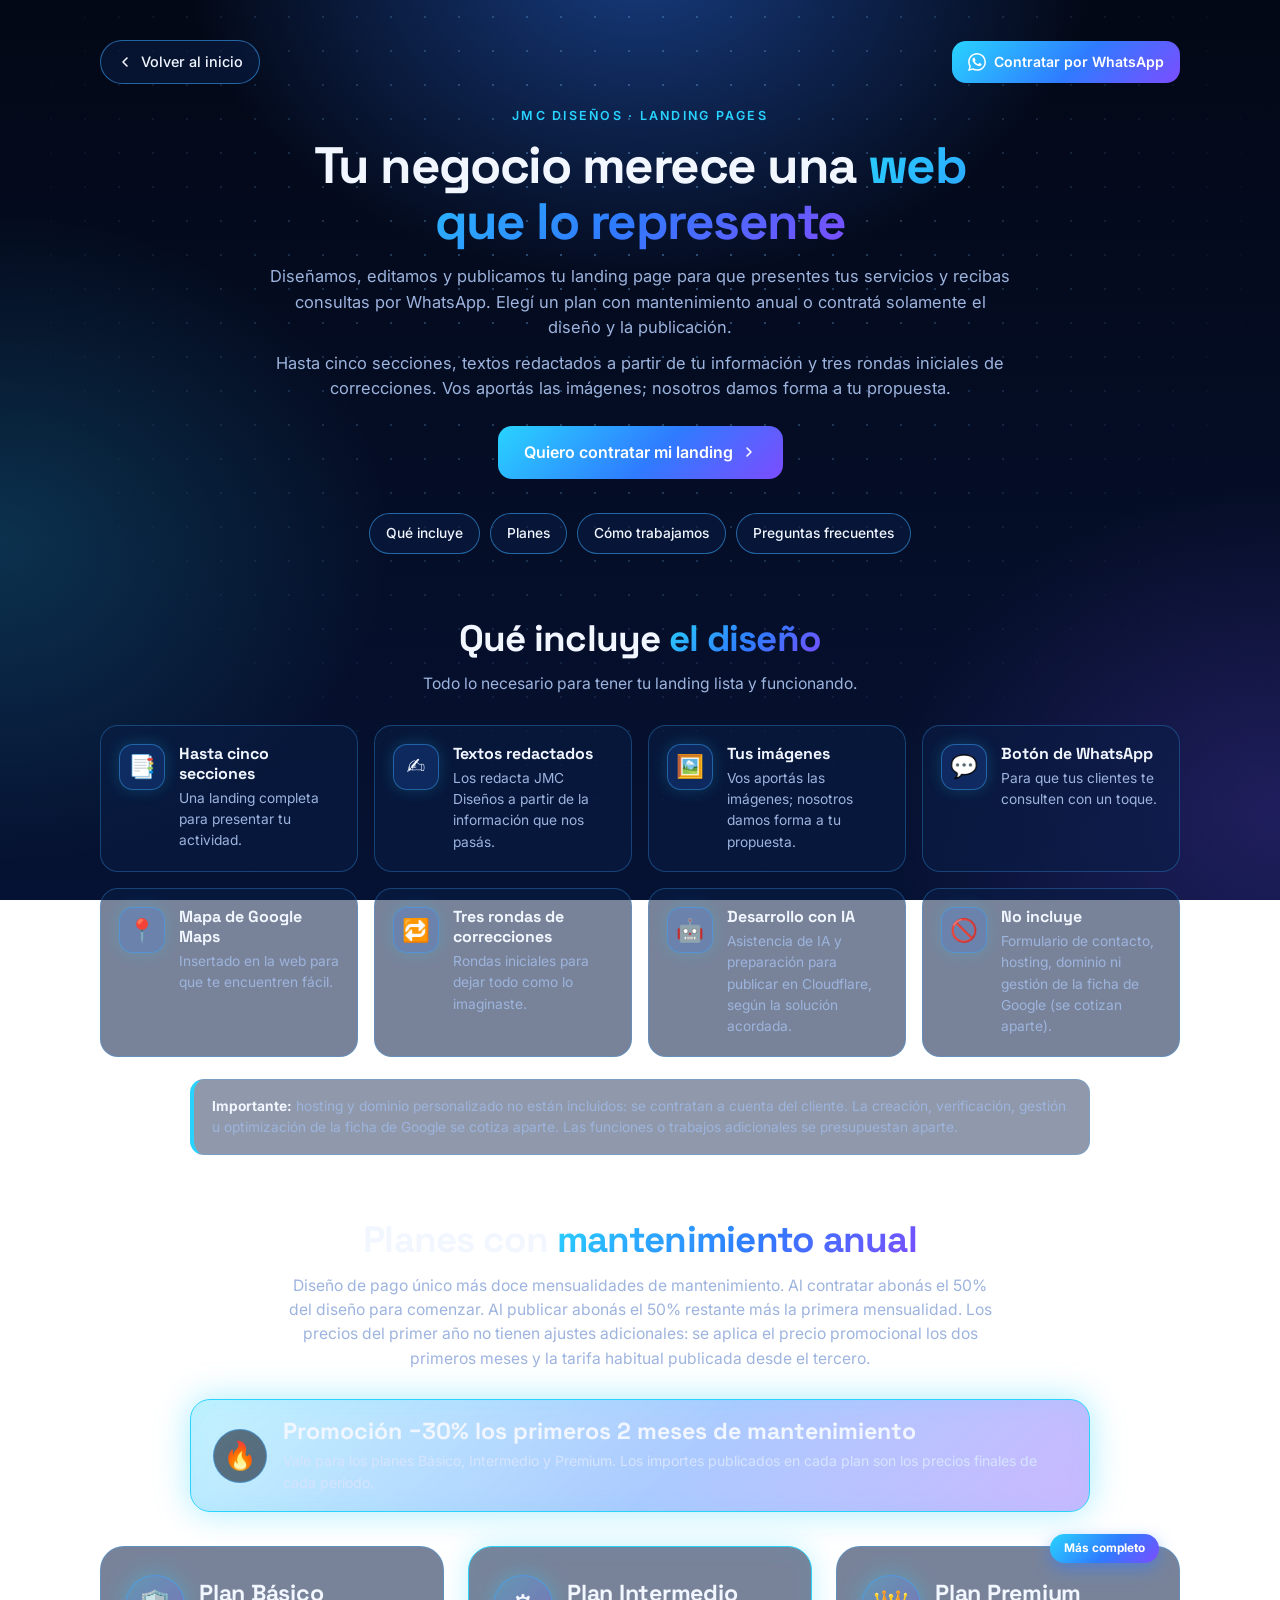
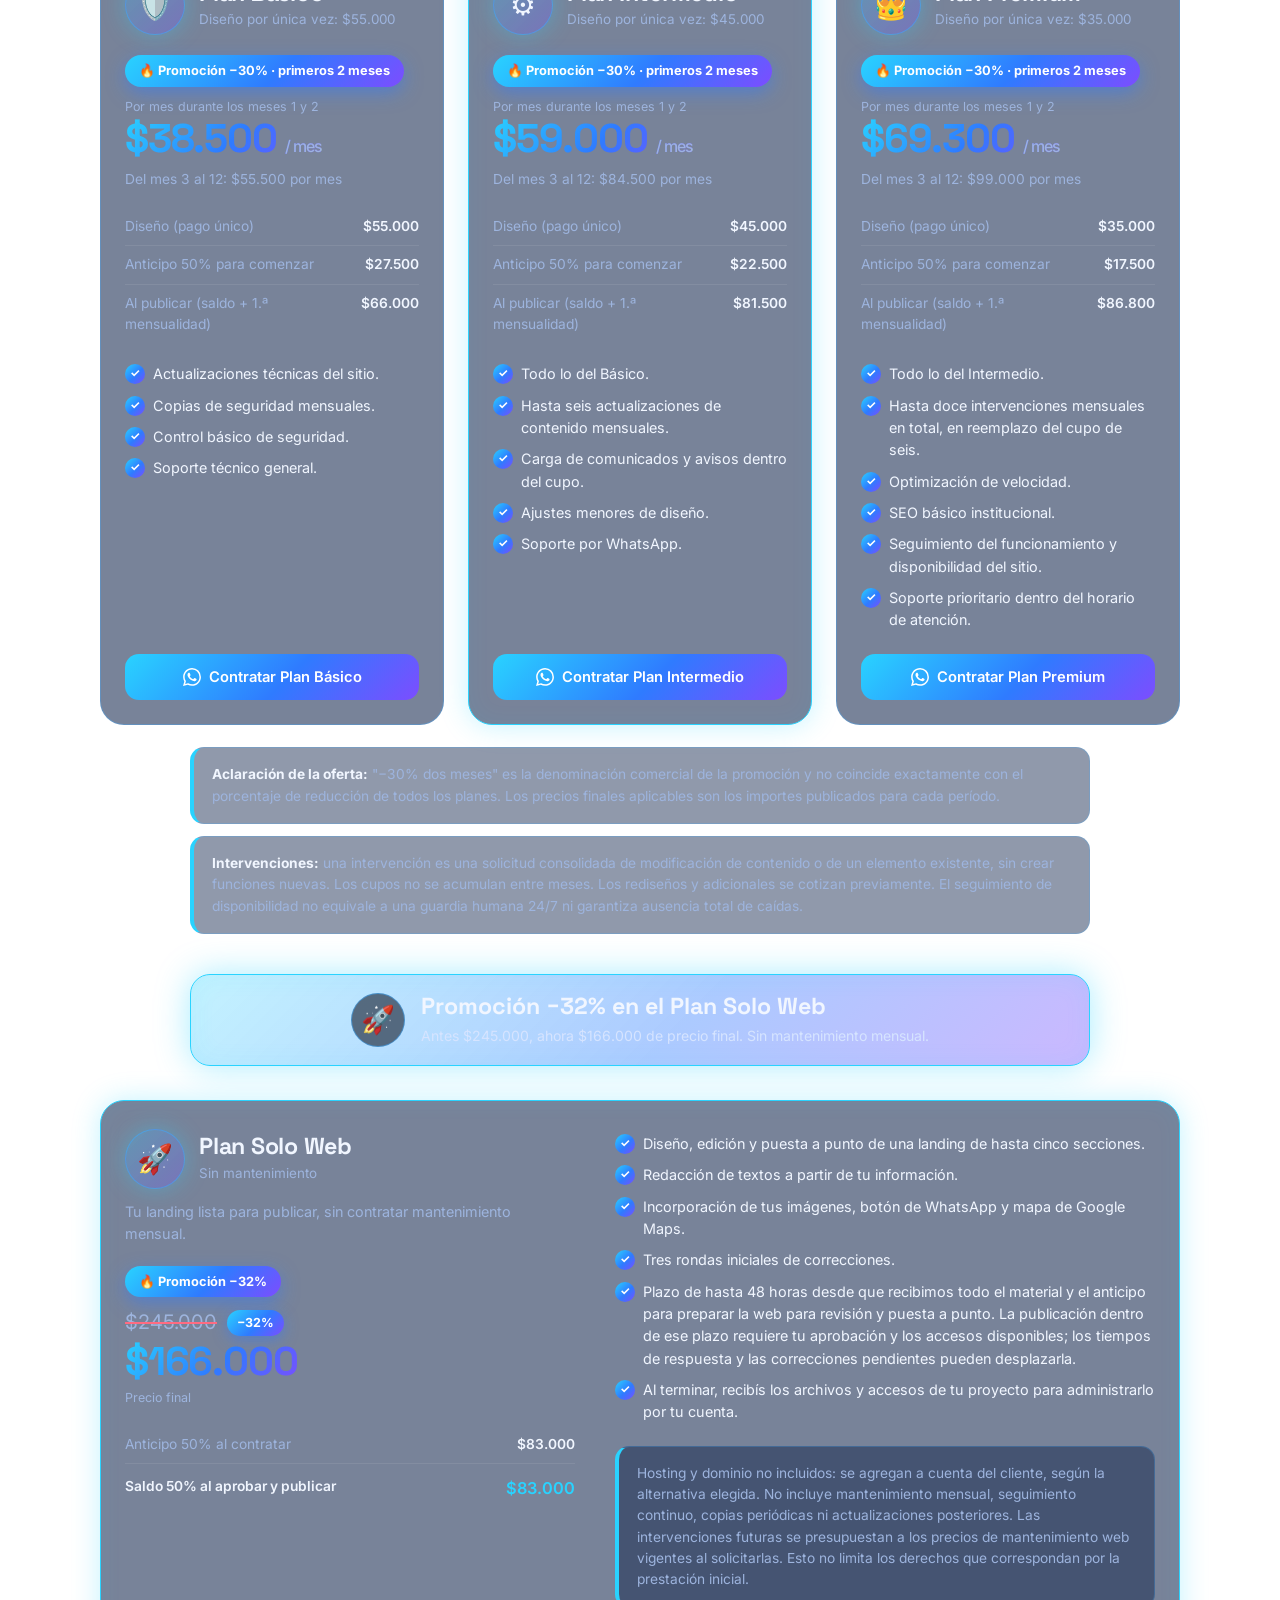
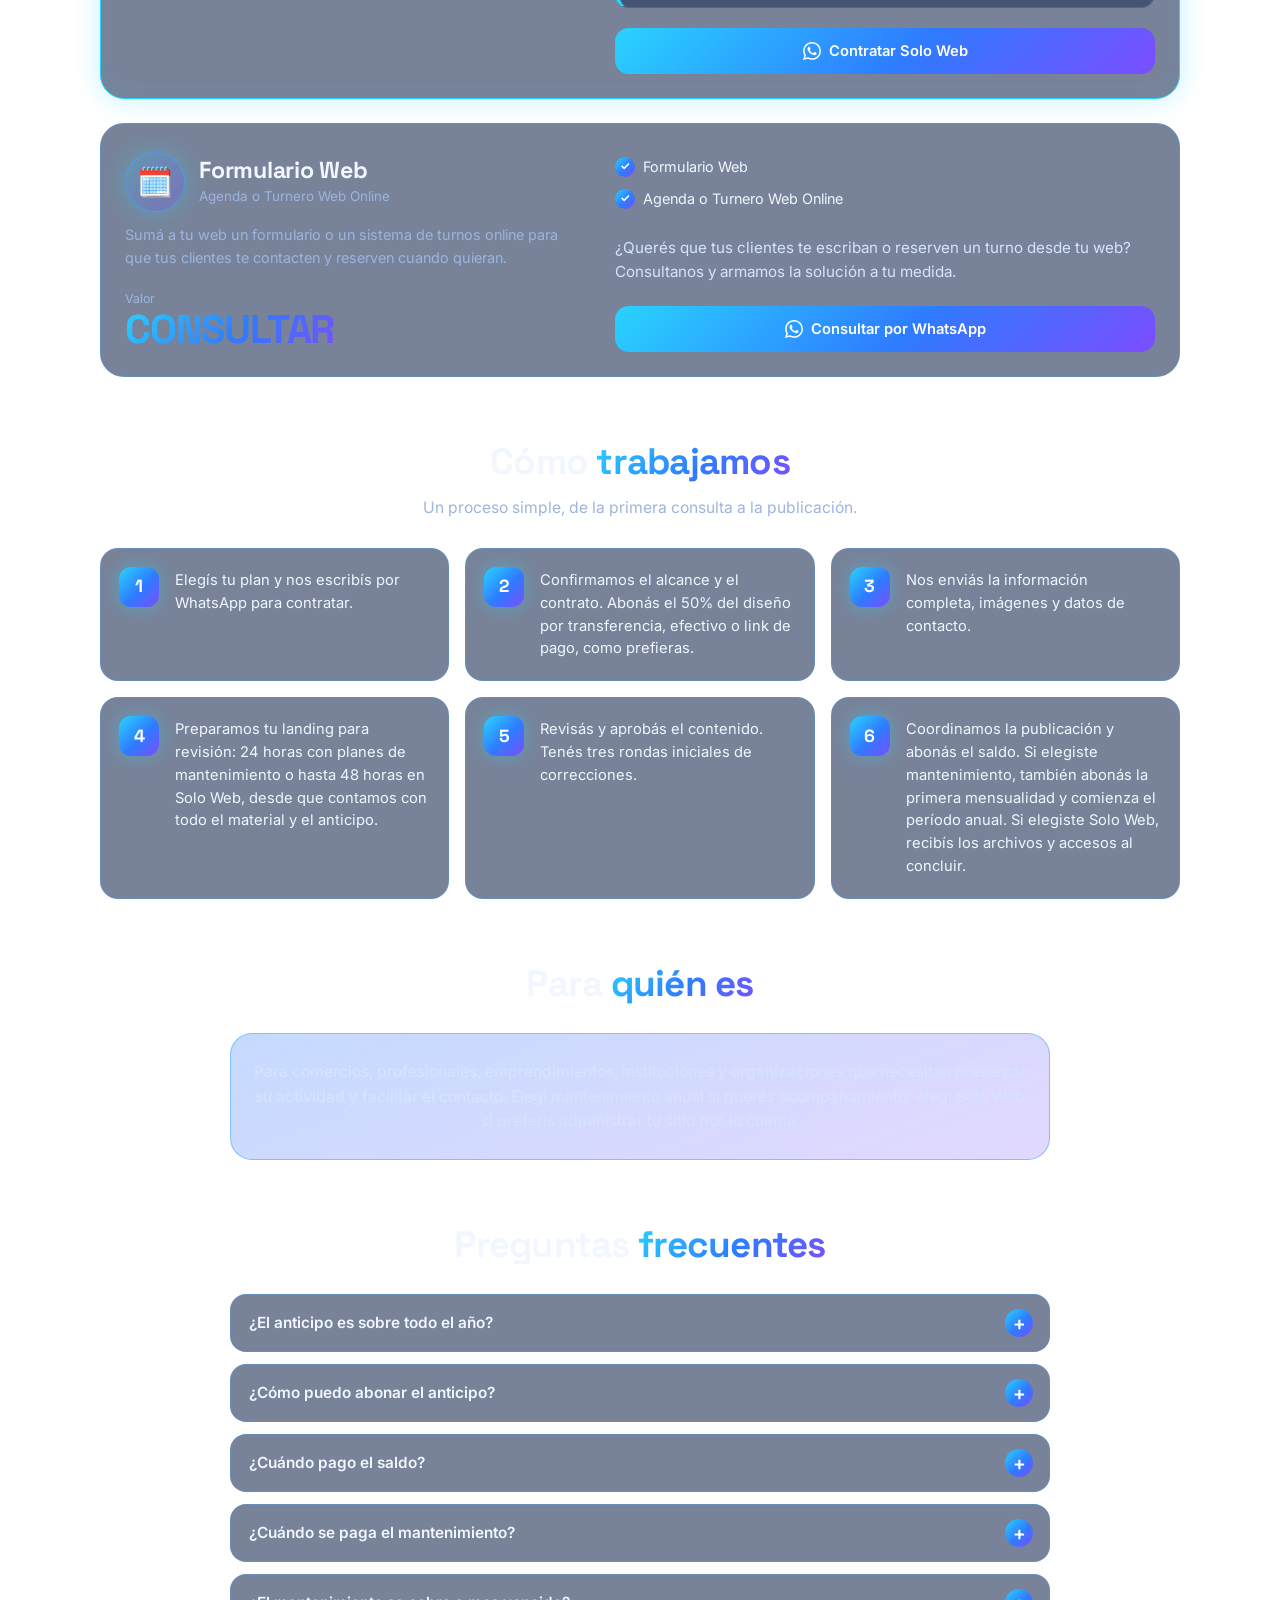
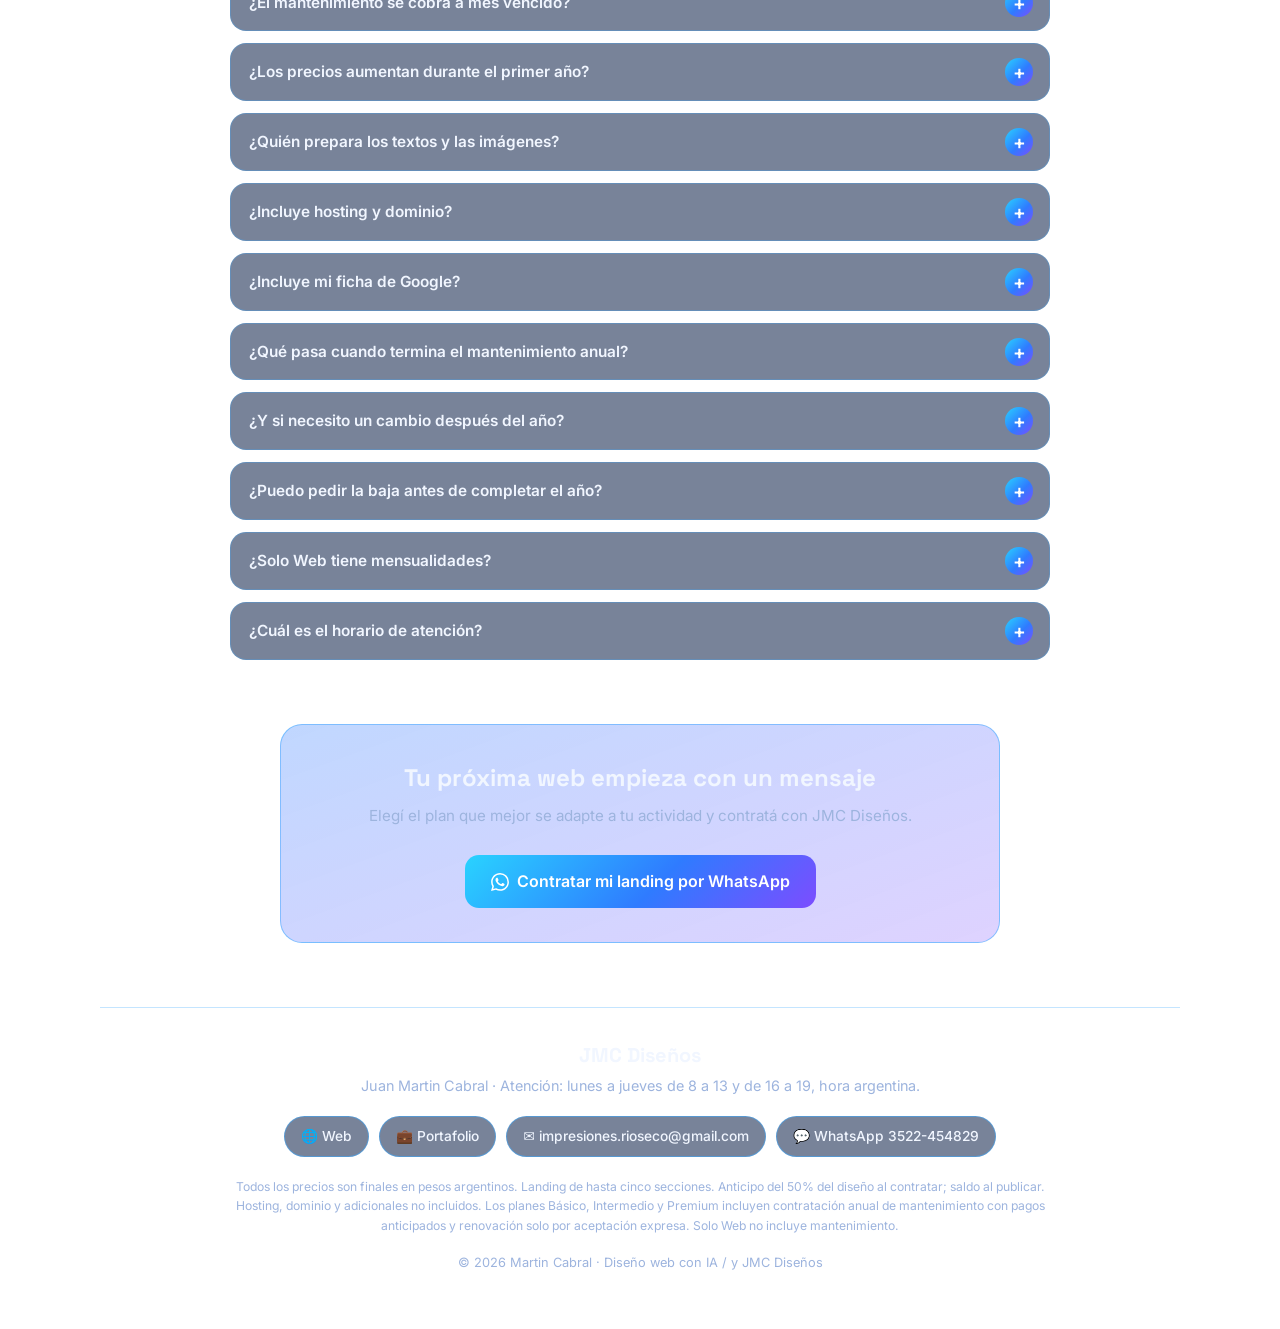
==== commit 0814f90c: "Add files via upload" ====
--- a/planes.html
+++ b/planes.html
@@ -40,6 +40,11 @@
     }
     .price .after { margin-top: 8px; font-size: 0.86rem; color: var(--muted); }
     .rows .last { border-bottom: none; }
+    .promo-banner + .plan.solo { margin-top: 0; }
+    .was-row { display: flex; align-items: center; gap: 10px; margin-bottom: 2px; font-size: 1.25rem; color: var(--muted); }
+    .was-row s { text-decoration-thickness: 2px; text-decoration-color: #ff6b81; }
+    .was-row .off { padding: 3px 10px; border-radius: 999px; font-size: 0.78rem; font-weight: 700; color: #fff; background: var(--grad); box-shadow: 0 4px 14px rgba(47,123,255,0.5); }
+    .cta-text { margin: 4px 0 20px; font-size: 0.95rem; color: #d6e4ff; }
 
     @media (prefers-reduced-motion: reduce) { .promo-banner { animation: none; } }
   </style>
@@ -112,13 +117,13 @@
         <div class="price">
           <span class="offer-badge">🔥 Promoción −30% · primeros 2 meses</span>
           <small>Por mes durante los meses 1 y 2</small>
-          <strong>$45.000 <em>/ mes</em></strong>
-          <div class="after">Del mes 3 al 12: $60.000 por mes</div>
+          <strong>$38.500 <em>/ mes</em></strong>
+          <div class="after">Del mes 3 al 12: $55.500 por mes</div>
         </div>
         <dl class="rows">
           <div><dt>Diseño (pago único)</dt><dd>$55.000</dd></div>
           <div><dt>Anticipo 50% para comenzar</dt><dd>$27.500</dd></div>
-          <div class="last"><dt>Al publicar (saldo + 1.ª mensualidad)</dt><dd>$72.500</dd></div>
+          <div class="last"><dt>Al publicar (saldo + 1.ª mensualidad)</dt><dd>$66.000</dd></div>
         </dl>
         <ul class="checks"><li>Actualizaciones técnicas del sitio.</li><li>Copias de seguridad mensuales.</li><li>Control básico de seguridad.</li><li>Soporte técnico general.</li></ul>
         <a class="visit" href="https://wa.me/5493522454829?text=Hola%2C%20JMC%20Dise%C3%B1os.%20Quiero%20contratar%20el%20Plan%20B%C3%A1sico.%20Mi%20actividad%20es%20%5BCOMPLETAR%5D.%20Quisiera%20recibir%20el%20contrato%20y%20los%20datos%20para%20abonar%20el%20anticipo%20del%20dise%C3%B1o." target="_blank" rel="noopener"><svg class="wa" viewBox="0 0 24 24"><path d="M17.472 14.382c-.297-.149-1.758-.867-2.03-.967-.273-.099-.471-.148-.67.15-.197.297-.767.966-.94 1.164-.173.199-.347.223-.644.075-.297-.15-1.255-.463-2.39-1.475-.883-.788-1.48-1.761-1.653-2.059-.173-.297-.018-.458.13-.606.134-.133.298-.347.446-.52.149-.174.198-.298.298-.497.099-.198.05-.371-.025-.52-.075-.149-.669-1.612-.916-2.207-.242-.579-.487-.5-.669-.51-.173-.008-.371-.01-.57-.01-.198 0-.52.074-.792.372-.272.297-1.04 1.016-1.04 2.479 0 1.462 1.065 2.875 1.213 3.074.149.198 2.096 3.2 5.077 4.487.709.306 1.262.489 1.694.625.712.227 1.36.195 1.871.118.571-.085 1.758-.719 2.006-1.413.248-.694.248-1.289.173-1.413-.074-.124-.272-.198-.57-.347m-5.421 7.403h-.004a9.87 9.87 0 01-5.031-1.378l-.361-.214-3.741.982.998-3.648-.235-.374a9.86 9.86 0 01-1.51-5.26c.001-5.45 4.436-9.884 9.888-9.884 2.64 0 5.122 1.03 6.988 2.898a9.825 9.825 0 012.893 6.994c-.003 5.45-4.437 9.884-9.885 9.884m8.413-18.297A11.815 11.815 0 0012.05 0C5.495 0 .16 5.335.157 11.892c0 2.096.547 4.142 1.588 5.945L.057 24l6.305-1.654a11.882 11.882 0 005.683 1.448h.005c6.554 0 11.89-5.335 11.893-11.893a11.821 11.821 0 00-3.48-8.413Z"/></svg> Contratar Plan Básico</a>
@@ -132,13 +137,13 @@
         <div class="price">
           <span class="offer-badge">🔥 Promoción −30% · primeros 2 meses</span>
           <small>Por mes durante los meses 1 y 2</small>
-          <strong>$65.000 <em>/ mes</em></strong>
-          <div class="after">Del mes 3 al 12: $88.000 por mes</div>
+          <strong>$59.000 <em>/ mes</em></strong>
+          <div class="after">Del mes 3 al 12: $84.500 por mes</div>
         </div>
         <dl class="rows">
           <div><dt>Diseño (pago único)</dt><dd>$45.000</dd></div>
           <div><dt>Anticipo 50% para comenzar</dt><dd>$22.500</dd></div>
-          <div class="last"><dt>Al publicar (saldo + 1.ª mensualidad)</dt><dd>$87.500</dd></div>
+          <div class="last"><dt>Al publicar (saldo + 1.ª mensualidad)</dt><dd>$81.500</dd></div>
         </dl>
         <ul class="checks"><li>Todo lo del Básico.</li><li>Hasta seis actualizaciones de contenido mensuales.</li><li>Carga de comunicados y avisos dentro del cupo.</li><li>Ajustes menores de diseño.</li><li>Soporte por WhatsApp.</li></ul>
         <a class="visit" href="https://wa.me/5493522454829?text=Hola%2C%20JMC%20Dise%C3%B1os.%20Quiero%20contratar%20el%20Plan%20Intermedio.%20Mi%20actividad%20es%20%5BCOMPLETAR%5D.%20Quisiera%20recibir%20el%20contrato%20y%20los%20datos%20para%20abonar%20el%20anticipo%20del%20dise%C3%B1o." target="_blank" rel="noopener"><svg class="wa" viewBox="0 0 24 24"><path d="M17.472 14.382c-.297-.149-1.758-.867-2.03-.967-.273-.099-.471-.148-.67.15-.197.297-.767.966-.94 1.164-.173.199-.347.223-.644.075-.297-.15-1.255-.463-2.39-1.475-.883-.788-1.48-1.761-1.653-2.059-.173-.297-.018-.458.13-.606.134-.133.298-.347.446-.52.149-.174.198-.298.298-.497.099-.198.05-.371-.025-.52-.075-.149-.669-1.612-.916-2.207-.242-.579-.487-.5-.669-.51-.173-.008-.371-.01-.57-.01-.198 0-.52.074-.792.372-.272.297-1.04 1.016-1.04 2.479 0 1.462 1.065 2.875 1.213 3.074.149.198 2.096 3.2 5.077 4.487.709.306 1.262.489 1.694.625.712.227 1.36.195 1.871.118.571-.085 1.758-.719 2.006-1.413.248-.694.248-1.289.173-1.413-.074-.124-.272-.198-.57-.347m-5.421 7.403h-.004a9.87 9.87 0 01-5.031-1.378l-.361-.214-3.741.982.998-3.648-.235-.374a9.86 9.86 0 01-1.51-5.26c.001-5.45 4.436-9.884 9.888-9.884 2.64 0 5.122 1.03 6.988 2.898a9.825 9.825 0 012.893 6.994c-.003 5.45-4.437 9.884-9.885 9.884m8.413-18.297A11.815 11.815 0 0012.05 0C5.495 0 .16 5.335.157 11.892c0 2.096.547 4.142 1.588 5.945L.057 24l6.305-1.654a11.882 11.882 0 005.683 1.448h.005c6.554 0 11.89-5.335 11.893-11.893a11.821 11.821 0 00-3.48-8.413Z"/></svg> Contratar Plan Intermedio</a>
@@ -152,13 +157,13 @@
         <div class="price">
           <span class="offer-badge">🔥 Promoción −30% · primeros 2 meses</span>
           <small>Por mes durante los meses 1 y 2</small>
-          <strong>$105.000 <em>/ mes</em></strong>
-          <div class="after">Del mes 3 al 12: $140.000 por mes</div>
+          <strong>$69.300 <em>/ mes</em></strong>
+          <div class="after">Del mes 3 al 12: $99.000 por mes</div>
         </div>
         <dl class="rows">
           <div><dt>Diseño (pago único)</dt><dd>$35.000</dd></div>
           <div><dt>Anticipo 50% para comenzar</dt><dd>$17.500</dd></div>
-          <div class="last"><dt>Al publicar (saldo + 1.ª mensualidad)</dt><dd>$122.500</dd></div>
+          <div class="last"><dt>Al publicar (saldo + 1.ª mensualidad)</dt><dd>$86.800</dd></div>
         </dl>
         <ul class="checks"><li>Todo lo del Intermedio.</li><li>Hasta doce intervenciones mensuales en total, en reemplazo del cupo de seis.</li><li>Optimización de velocidad.</li><li>SEO básico institucional.</li><li>Seguimiento del funcionamiento y disponibilidad del sitio.</li><li>Soporte prioritario dentro del horario de atención.</li></ul>
         <a class="visit" href="https://wa.me/5493522454829?text=Hola%2C%20JMC%20Dise%C3%B1os.%20Quiero%20contratar%20el%20Plan%20Premium.%20Mi%20actividad%20es%20%5BCOMPLETAR%5D.%20Quisiera%20recibir%20el%20contrato%20y%20los%20datos%20para%20abonar%20el%20anticipo%20del%20dise%C3%B1o." target="_blank" rel="noopener"><svg class="wa" viewBox="0 0 24 24"><path d="M17.472 14.382c-.297-.149-1.758-.867-2.03-.967-.273-.099-.471-.148-.67.15-.197.297-.767.966-.94 1.164-.173.199-.347.223-.644.075-.297-.15-1.255-.463-2.39-1.475-.883-.788-1.48-1.761-1.653-2.059-.173-.297-.018-.458.13-.606.134-.133.298-.347.446-.52.149-.174.198-.298.298-.497.099-.198.05-.371-.025-.52-.075-.149-.669-1.612-.916-2.207-.242-.579-.487-.5-.669-.51-.173-.008-.371-.01-.57-.01-.198 0-.52.074-.792.372-.272.297-1.04 1.016-1.04 2.479 0 1.462 1.065 2.875 1.213 3.074.149.198 2.096 3.2 5.077 4.487.709.306 1.262.489 1.694.625.712.227 1.36.195 1.871.118.571-.085 1.758-.719 2.006-1.413.248-.694.248-1.289.173-1.413-.074-.124-.272-.198-.57-.347m-5.421 7.403h-.004a9.87 9.87 0 01-5.031-1.378l-.361-.214-3.741.982.998-3.648-.235-.374a9.86 9.86 0 01-1.51-5.26c.001-5.45 4.436-9.884 9.888-9.884 2.64 0 5.122 1.03 6.988 2.898a9.825 9.825 0 012.893 6.994c-.003 5.45-4.437 9.884-9.885 9.884m8.413-18.297A11.815 11.815 0 0012.05 0C5.495 0 .16 5.335.157 11.892c0 2.096.547 4.142 1.588 5.945L.057 24l6.305-1.654a11.882 11.882 0 005.683 1.448h.005c6.554 0 11.89-5.335 11.893-11.893a11.821 11.821 0 00-3.48-8.413Z"/></svg> Contratar Plan Premium</a>
@@ -168,6 +173,13 @@
       <p class="note"><strong>Aclaración de la oferta:</strong> "−30% dos meses" es la denominación comercial de la promoción y no coincide exactamente con el porcentaje de reducción de todos los planes. Los precios finales aplicables son los importes publicados para cada período.</p>
       <p class="note"><strong>Intervenciones:</strong> una intervención es una solicitud consolidada de modificación de contenido o de un elemento existente, sin crear funciones nuevas. Los cupos no se acumulan entre meses. Los rediseños y adicionales se cotizan previamente. El seguimiento de disponibilidad no equivale a una guardia humana 24/7 ni garantiza ausencia total de caídas.</p>
 
+      <div class="promo-banner" role="note" style="margin-top:40px">
+        <span class="pb-ico" aria-hidden="true">🚀</span>
+        <div>
+          <strong>Promoción −32% en el Plan Solo Web</strong>
+          <span>Antes $245.000, ahora $166.000 de precio final. Sin mantenimiento mensual.</span>
+        </div>
+      </div>
       <article class="plan solo featured">
         <div class="col-a">
           <div class="plan-head">
@@ -176,12 +188,14 @@
           </div>
           <p class="txt">Tu landing lista para publicar, sin contratar mantenimiento mensual.</p>
           <div class="price">
-            <small>Precio final</small>
-            <strong>$245.000</strong>
+            <span class="offer-badge">🔥 Promoción −32%</span>
+            <div class="was-row"><s>$245.000</s><span class="off">−32%</span></div>
+            <strong>$166.000</strong>
+            <small style="margin-top:4px">Precio final</small>
           </div>
           <dl class="rows">
-            <div><dt>Anticipo 50% al contratar</dt><dd>$122.500</dd></div>
-            <div class="total"><dt>Saldo 50% al aprobar y publicar</dt><dd>$122.500</dd></div>
+            <div><dt>Anticipo 50% al contratar</dt><dd>$83.000</dd></div>
+            <div class="total"><dt>Saldo 50% al aprobar y publicar</dt><dd>$83.000</dd></div>
           </dl>
         </div>
         <div class="col-b">
@@ -194,7 +208,29 @@
             <li>Al terminar, recibís los archivos y accesos de tu proyecto para administrarlo por tu cuenta.</li>
           </ul>
           <p class="note" style="margin:0 0 20px;max-width:none">Hosting y dominio no incluidos: se agregan a cuenta del cliente, según la alternativa elegida. No incluye mantenimiento mensual, seguimiento continuo, copias periódicas ni actualizaciones posteriores. Las intervenciones futuras se presupuestan a los precios de mantenimiento web vigentes al solicitarlas. Esto no limita los derechos que correspondan por la prestación inicial.</p>
-          <a class="visit" href="https://wa.me/5493522454829?text=Hola%2C%20JMC%20Dise%C3%B1os.%20Quiero%20contratar%20Solo%20Web%2C%20sin%20mantenimiento%2C%20por%20%24245.000.%20Mi%20actividad%20es%20%5BCOMPLETAR%5D.%20Quisiera%20recibir%20el%20contrato%20y%20los%20datos%20para%20abonar%20el%20anticipo%20de%20%24122.500." target="_blank" rel="noopener"><svg class="wa" viewBox="0 0 24 24"><path d="M17.472 14.382c-.297-.149-1.758-.867-2.03-.967-.273-.099-.471-.148-.67.15-.197.297-.767.966-.94 1.164-.173.199-.347.223-.644.075-.297-.15-1.255-.463-2.39-1.475-.883-.788-1.48-1.761-1.653-2.059-.173-.297-.018-.458.13-.606.134-.133.298-.347.446-.52.149-.174.198-.298.298-.497.099-.198.05-.371-.025-.52-.075-.149-.669-1.612-.916-2.207-.242-.579-.487-.5-.669-.51-.173-.008-.371-.01-.57-.01-.198 0-.52.074-.792.372-.272.297-1.04 1.016-1.04 2.479 0 1.462 1.065 2.875 1.213 3.074.149.198 2.096 3.2 5.077 4.487.709.306 1.262.489 1.694.625.712.227 1.36.195 1.871.118.571-.085 1.758-.719 2.006-1.413.248-.694.248-1.289.173-1.413-.074-.124-.272-.198-.57-.347m-5.421 7.403h-.004a9.87 9.87 0 01-5.031-1.378l-.361-.214-3.741.982.998-3.648-.235-.374a9.86 9.86 0 01-1.51-5.26c.001-5.45 4.436-9.884 9.888-9.884 2.64 0 5.122 1.03 6.988 2.898a9.825 9.825 0 012.893 6.994c-.003 5.45-4.437 9.884-9.885 9.884m8.413-18.297A11.815 11.815 0 0012.05 0C5.495 0 .16 5.335.157 11.892c0 2.096.547 4.142 1.588 5.945L.057 24l6.305-1.654a11.882 11.882 0 005.683 1.448h.005c6.554 0 11.89-5.335 11.893-11.893a11.821 11.821 0 00-3.48-8.413Z"/></svg> Contratar Solo Web</a>
+          <a class="visit" href="https://wa.me/5493522454829?text=Hola%2C%20JMC%20Dise%C3%B1os.%20Quiero%20contratar%20Solo%20Web%2C%20sin%20mantenimiento%2C%20por%20%24166.000.%20Mi%20actividad%20es%20%5BCOMPLETAR%5D.%20Quisiera%20recibir%20el%20contrato%20y%20los%20datos%20para%20abonar%20el%20anticipo%20de%20%2483.000." target="_blank" rel="noopener"><svg class="wa" viewBox="0 0 24 24"><path d="M17.472 14.382c-.297-.149-1.758-.867-2.03-.967-.273-.099-.471-.148-.67.15-.197.297-.767.966-.94 1.164-.173.199-.347.223-.644.075-.297-.15-1.255-.463-2.39-1.475-.883-.788-1.48-1.761-1.653-2.059-.173-.297-.018-.458.13-.606.134-.133.298-.347.446-.52.149-.174.198-.298.298-.497.099-.198.05-.371-.025-.52-.075-.149-.669-1.612-.916-2.207-.242-.579-.487-.5-.669-.51-.173-.008-.371-.01-.57-.01-.198 0-.52.074-.792.372-.272.297-1.04 1.016-1.04 2.479 0 1.462 1.065 2.875 1.213 3.074.149.198 2.096 3.2 5.077 4.487.709.306 1.262.489 1.694.625.712.227 1.36.195 1.871.118.571-.085 1.758-.719 2.006-1.413.248-.694.248-1.289.173-1.413-.074-.124-.272-.198-.57-.347m-5.421 7.403h-.004a9.87 9.87 0 01-5.031-1.378l-.361-.214-3.741.982.998-3.648-.235-.374a9.86 9.86 0 01-1.51-5.26c.001-5.45 4.436-9.884 9.888-9.884 2.64 0 5.122 1.03 6.988 2.898a9.825 9.825 0 012.893 6.994c-.003 5.45-4.437 9.884-9.885 9.884m8.413-18.297A11.815 11.815 0 0012.05 0C5.495 0 .16 5.335.157 11.892c0 2.096.547 4.142 1.588 5.945L.057 24l6.305-1.654a11.882 11.882 0 005.683 1.448h.005c6.554 0 11.89-5.335 11.893-11.893a11.821 11.821 0 00-3.48-8.413Z"/></svg> Contratar Solo Web</a>
+        </div>
+      </article>
+
+      <article class="plan solo">
+        <div class="col-a">
+          <div class="plan-head">
+            <div class="plan-icon" aria-hidden="true">🗓️</div>
+            <div><h3>Formulario Web</h3><p class="design">Agenda o Turnero Web Online</p></div>
+          </div>
+          <p class="txt">Sumá a tu web un formulario o un sistema de turnos online para que tus clientes te contacten y reserven cuando quieran.</p>
+          <div class="price">
+            <small>Valor</small>
+            <strong>CONSULTAR</strong>
+          </div>
+        </div>
+        <div class="col-b">
+          <ul class="checks">
+            <li>Formulario Web</li>
+            <li>Agenda o Turnero Web Online</li>
+          </ul>
+          <p class="cta-text">¿Querés que tus clientes te escriban o reserven un turno desde tu web? Consultanos y armamos la solución a tu medida.</p>
+          <a class="visit" href="https://wa.me/5493522454829?text=Hola%2C%20JMC%20Dise%C3%B1os.%20Quiero%20consultar%20por%20un%20Formulario%20Web%20/%20Agenda%20o%20Turnero%20Web%20Online.%20Mi%20actividad%20es%20%5BCOMPLETAR%5D." target="_blank" rel="noopener"><svg class="wa" viewBox="0 0 24 24"><path d="M17.472 14.382c-.297-.149-1.758-.867-2.03-.967-.273-.099-.471-.148-.67.15-.197.297-.767.966-.94 1.164-.173.199-.347.223-.644.075-.297-.15-1.255-.463-2.39-1.475-.883-.788-1.48-1.761-1.653-2.059-.173-.297-.018-.458.13-.606.134-.133.298-.347.446-.52.149-.174.198-.298.298-.497.099-.198.05-.371-.025-.52-.075-.149-.669-1.612-.916-2.207-.242-.579-.487-.5-.669-.51-.173-.008-.371-.01-.57-.01-.198 0-.52.074-.792.372-.272.297-1.04 1.016-1.04 2.479 0 1.462 1.065 2.875 1.213 3.074.149.198 2.096 3.2 5.077 4.487.709.306 1.262.489 1.694.625.712.227 1.36.195 1.871.118.571-.085 1.758-.719 2.006-1.413.248-.694.248-1.289.173-1.413-.074-.124-.272-.198-.57-.347m-5.421 7.403h-.004a9.87 9.87 0 01-5.031-1.378l-.361-.214-3.741.982.998-3.648-.235-.374a9.86 9.86 0 01-1.51-5.26c.001-5.45 4.436-9.884 9.888-9.884 2.64 0 5.122 1.03 6.988 2.898a9.825 9.825 0 012.893 6.994c-.003 5.45-4.437 9.884-9.885 9.884m8.413-18.297A11.815 11.815 0 0012.05 0C5.495 0 .16 5.335.157 11.892c0 2.096.547 4.142 1.588 5.945L.057 24l6.305-1.654a11.882 11.882 0 005.683 1.448h.005c6.554 0 11.89-5.335 11.893-11.893a11.821 11.821 0 00-3.48-8.413Z"/></svg> Consultar por WhatsApp</a>
         </div>
       </article>
     </section>
@@ -224,7 +260,7 @@
     <section class="section" id="faq">
       <div class="section-head"><h2>Preguntas <span>frecuentes</span></h2></div>
       <div class="faq">
-        <details><summary>¿El anticipo es sobre todo el año?</summary><div class="answer">No. Es el 50% del precio del diseño del plan elegido. No se calcula sobre las doce mensualidades. En Solo Web es el 50% de $245.000.</div></details>
+        <details><summary>¿El anticipo es sobre todo el año?</summary><div class="answer">No. Es el 50% del precio del diseño del plan elegido. No se calcula sobre las doce mensualidades. En Solo Web es el 50% de $166.000.</div></details>
         <details><summary>¿Cómo puedo abonar el anticipo?</summary><div class="answer">Por transferencia, efectivo o link de pago, según prefieras.</div></details>
         <details><summary>¿Cuándo pago el saldo?</summary><div class="answer">Al aprobar el trabajo y coordinar su publicación, a más tardar al publicarse. En planes con mantenimiento se agrega la primera mensualidad.</div></details>
         <details><summary>¿Cuándo se paga el mantenimiento?</summary><div class="answer">La primera mensualidad se abona por anticipado al publicar. Las once restantes se pagan del 1 al 5 de cada mes, por anticipado al próximo período mensual de servicio. Si la web se publica después del día 5, la primera mensualidad se cobra excepcionalmente al publicar. El contrato detalla los períodos para evitar superposiciones: son doce mensualidades, no trece.</div></details>
@@ -236,7 +272,7 @@
         <details><summary>¿Qué pasa cuando termina el mantenimiento anual?</summary><div class="answer">Podés aceptar expresamente otro año, con sus condiciones y precios informados, o finalizar el mantenimiento. No hay renovación automática. Al terminar el año te entregamos los archivos y accesos de tu proyecto para que puedas mantenerlo por tu cuenta o con otro profesional.</div></details>
         <details><summary>¿Y si necesito un cambio después del año?</summary><div class="answer">Si no renovaste, cotizamos la intervención según los precios de mantenimiento web vigentes cuando la solicites. Solo avanzamos con tu aceptación del presupuesto.</div></details>
         <details><summary>¿Puedo pedir la baja antes de completar el año?</summary><div class="answer">Podés solicitarla por nuestros canales. El contrato detalla el compromiso anual y la liquidación que corresponda, sujeta a la normativa y a tus derechos como cliente.</div></details>
-        <details><summary>¿Solo Web tiene mensualidades?</summary><div class="answer">No. Su precio final es $245.000 por el trabajo contratado. El dominio, alojamiento y las intervenciones futuras se contratan aparte.</div></details>
+        <details><summary>¿Solo Web tiene mensualidades?</summary><div class="answer">No. Su precio final es $166.000 por el trabajo contratado. El dominio, alojamiento y las intervenciones futuras se contratan aparte.</div></details>
         <details><summary>¿Cuál es el horario de atención?</summary><div class="answer">Lunes a jueves, de 8 a 13 y de 16 a 19 horas, hora argentina.</div></details>
       </div>
     </section>
